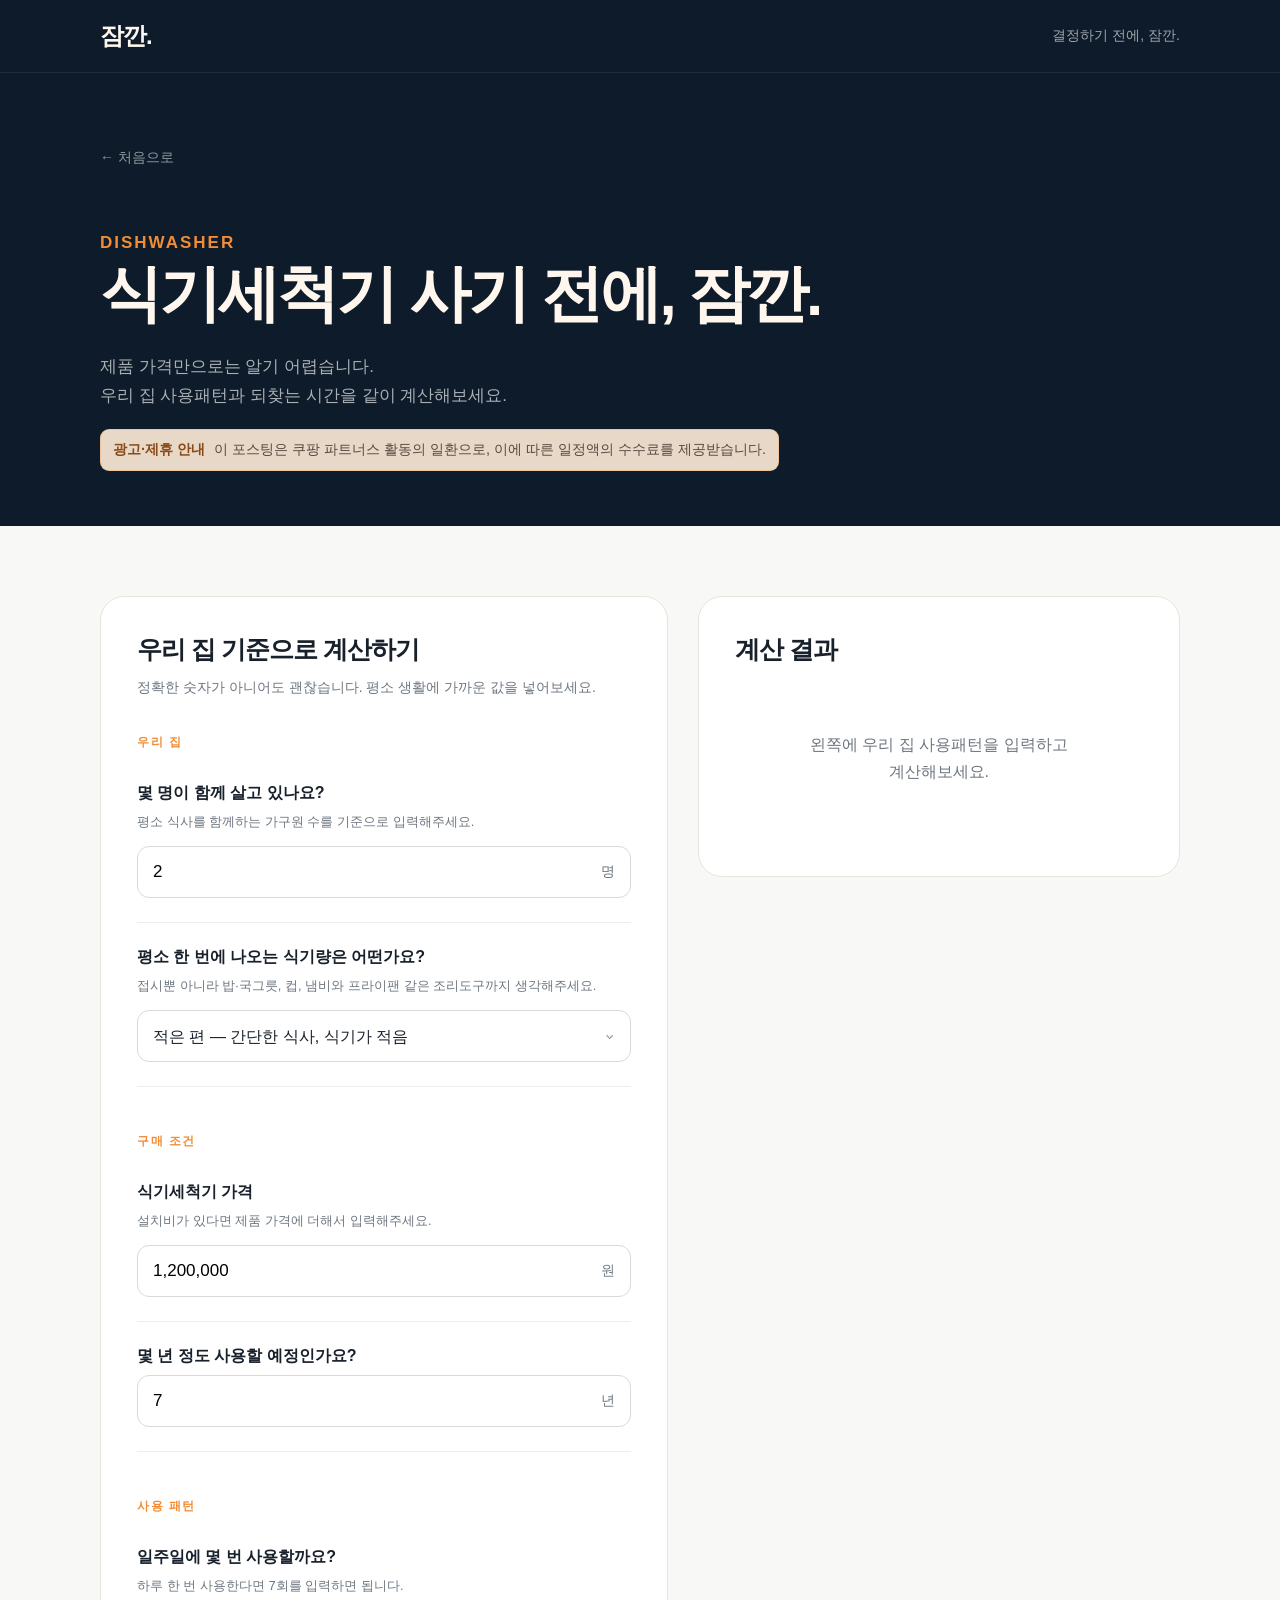
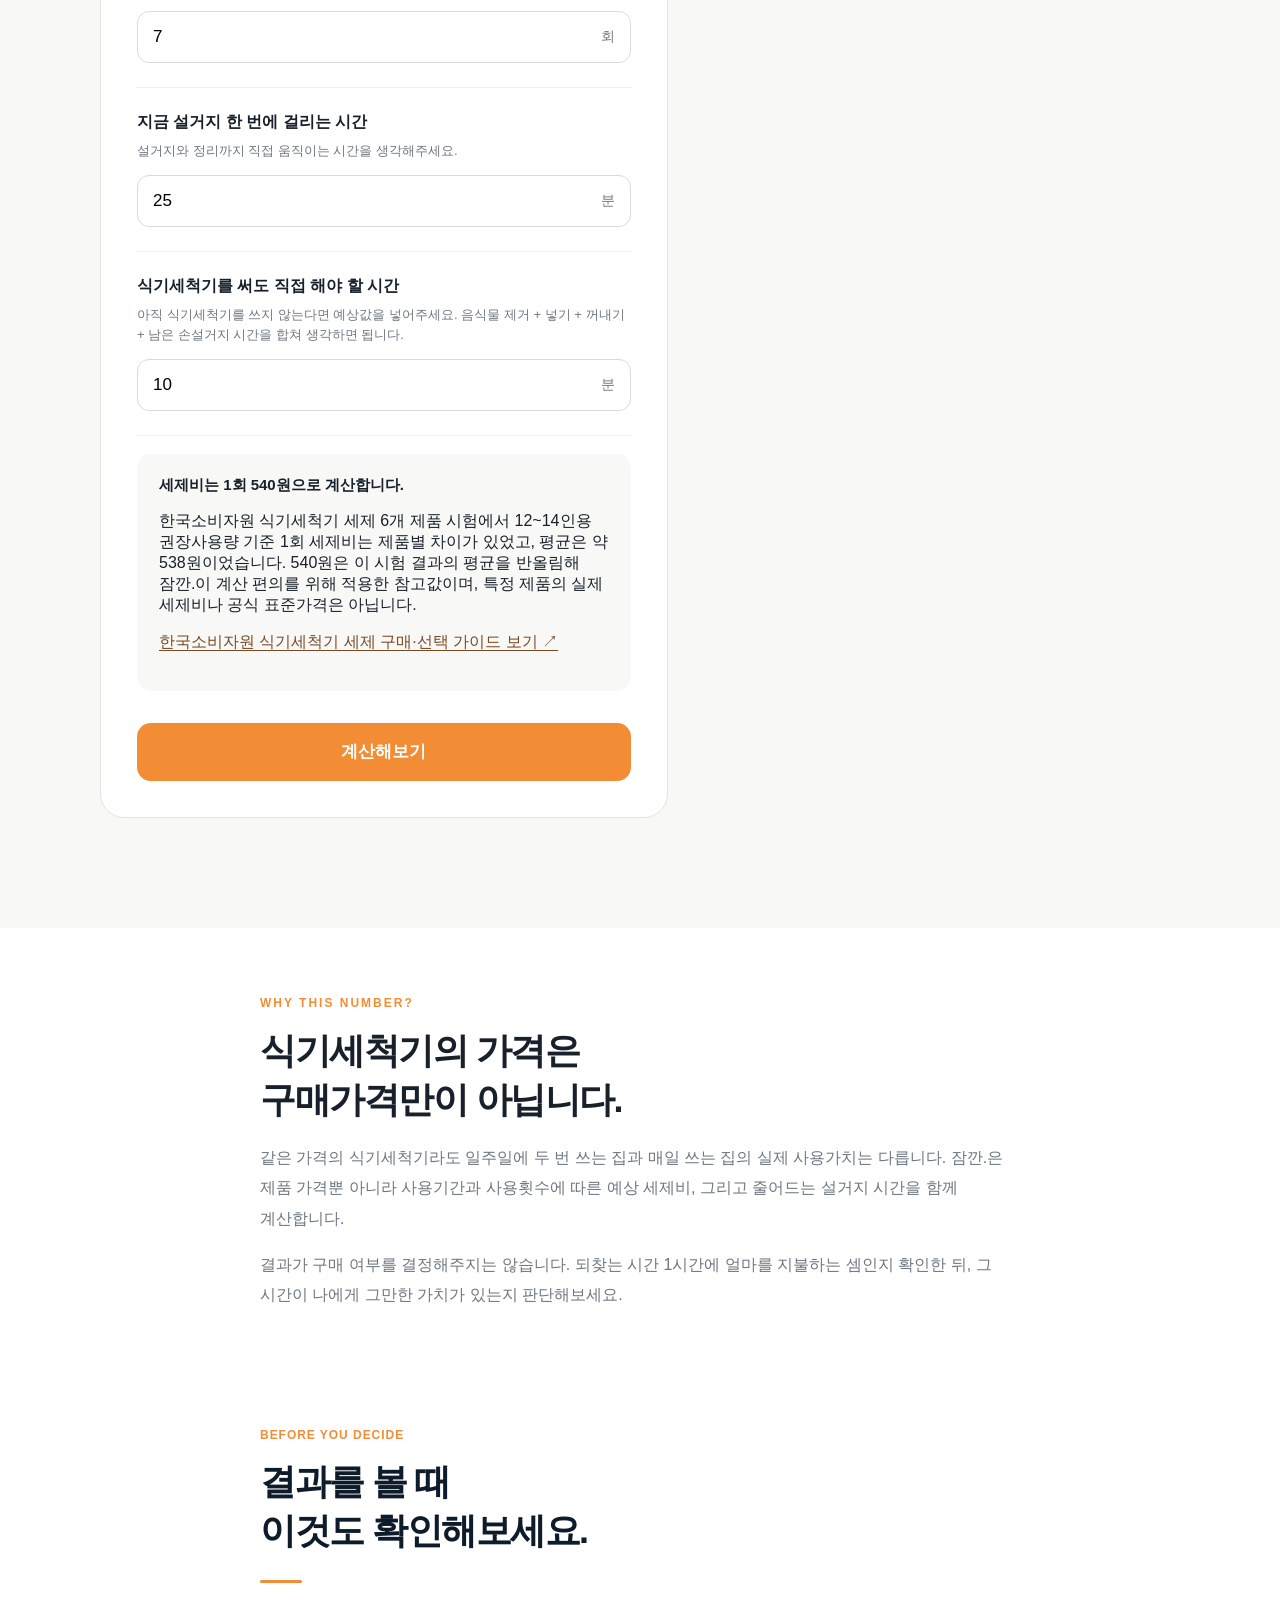
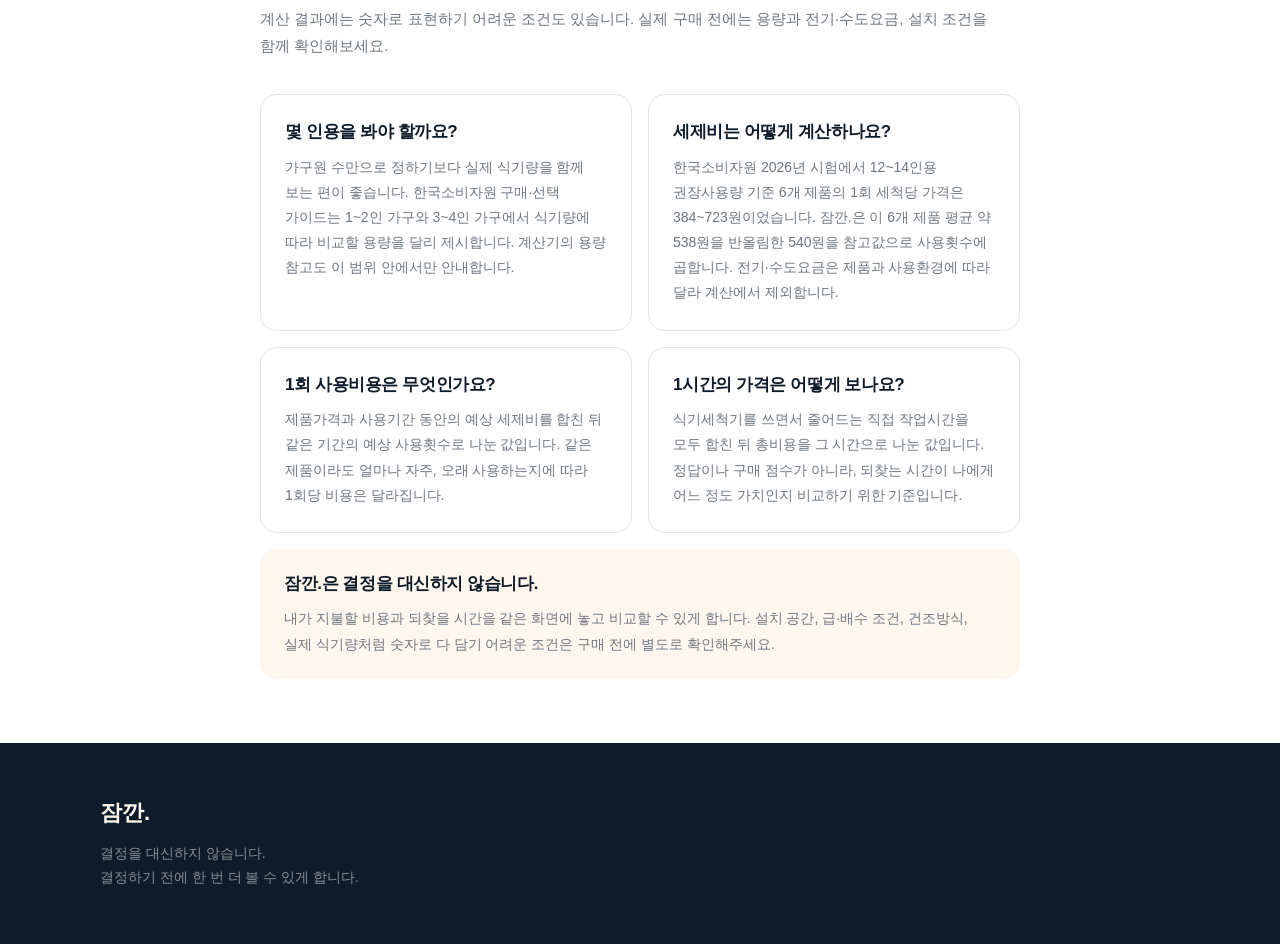
==== dishwasher/index.html @ 7644ef38 "text modified" ====
<!DOCTYPE html>
<html lang="ko">
<head>
  <meta charset="UTF-8">
  <meta name="viewport" content="width=device-width, initial-scale=1.0">
  <title>식기세척기 살까 말까? 구매 전 실제 비용 계산 | 잠깐.</title>
  <meta name="description" content="식기세척기 사기 전에 잠깐. 우리 집 사용패턴을 기준으로 실제 사용비용, 되찾는 시간, 용량 선택 참고정보를 확인해보세요.">
  <link rel="canonical" href="https://jamkkan.me/dishwasher/">
  <link rel="stylesheet" href="../assets/css/style.css">

  <link rel="stylesheet" href="../assets/css/calculator.css">
  <style>
    .affiliate-disclosure-top {
      display: inline-block;
      width: auto;
      max-width: 100%;
      margin: 18px 0 0;
      padding: 9px 12px;
      border: 1px solid rgba(242, 141, 53, .28);
      border-radius: 9px;
      background: #E8D8C7;
      color: #554a42;
      font-size: .9rem;
      font-weight: 500;
      line-height: 1.5;
    }
    .affiliate-disclosure-top strong {
      display: inline-block;
      margin-right: 5px;
      color: #8a4b18;
      font-weight: 800;
    }
    .affiliate-link-label {
      margin: 34px 0 8px;
      font-size: .9rem;
      font-weight: 500;
      color: #8a4b18;
    }
    .source-link {
      display: inline-flex;
      align-items: center;
      gap: 5px;
      font-weight: 400;
      color: #7a4a24;
      text-decoration: underline;
      text-underline-offset: 3px;
    }
    .input-source-note {
      margin: 14px 0 0;
      color: #6E7781;
      font-size: .84rem;
      line-height: 1.65;
    }
    .input-source-note .source-link { margin-right: 10px; }
    .result-assumption {
      margin: 18px 0 0;
      padding: 12px 14px;
      border-radius: 10px;
      background: rgba(13, 27, 42, .05);
      color: #5b6269;
      font-size: .88rem;
      line-height: 1.6;
    }
    .result-assumption strong { color: #0D1B2A; }
    @media (min-width: 801px) {
      .explanation { padding: 64px 0; }
      .explanation .section-label { margin-bottom: 12px; }
      .explanation h2 { margin-bottom: 18px; }
    }
  </style>

</head>
<body>
  <header class="header">
    <div class="container header-inner">
      <a href="../" class="logo">잠깐.</a>
      <span class="header-message">결정하기 전에, 잠깐.</span>
    </div>
  </header>

  <main>
    <section class="calculator-hero">
      <div class="container">
        <a href="../" class="back">← 처음으로</a>
        <p class="eyebrow">DISHWASHER</p>
        <h1>식기세척기 사기 전에, <span>잠깐.</span></h1>
        <p>제품 가격만으로는 알기 어렵습니다.<br>우리 집 사용패턴과 되찾는 시간을 같이 계산해보세요.</p>
        <div class="affiliate-disclosure-top" role="note" aria-label="광고 및 제휴 안내"><strong>광고·제휴 안내</strong> 이 포스팅은 쿠팡 파트너스 활동의 일환으로, 이에 따른 일정액의 수수료를 제공받습니다.</div>
      </div>
    </section>

    <section class="calculator-section">
      <div class="container calculator-layout">
        <div class="calculator-box">
          <h2>우리 집 기준으로 계산하기</h2>
          <p class="box-description">정확한 숫자가 아니어도 괜찮습니다. 평소 생활에 가까운 값을 넣어보세요.</p>

          <p class="input-section-title first">우리 집</p>

          <div class="input-group">
            <label for="household">몇 명이 함께 살고 있나요?</label>
            <p class="input-help">평소 식사를 함께하는 가구원 수를 기준으로 입력해주세요.</p>
            <div class="input-wrap">
              <input type="number" id="household" value="2" min="1" max="10">
              <span class="input-unit">명</span>
            </div>
          </div>

          <div class="input-group">
            <label for="dishLevel">평소 한 번에 나오는 식기량은 어떤가요?</label>
            <p class="input-help">접시뿐 아니라 밥·국그릇, 컵, 냄비와 프라이팬 같은 조리도구까지 생각해주세요.</p>
            <div class="input-wrap select-wrap">
              <select id="dishLevel">
                <option value="low">적은 편 — 간단한 식사, 식기가 적음</option>
                <option value="high">많은 편 — 반찬·조리도구까지 많이 나옴</option>
              </select>
            </div>
          </div>

          <p class="input-section-title">구매 조건</p>

          <div class="input-group">
            <label for="price">식기세척기 가격</label>
            <p class="input-help">설치비가 있다면 제품 가격에 더해서 입력해주세요.</p>
            <div class="input-wrap">
              <input type="text" id="price" value="1200000" inputmode="numeric" autocomplete="off">
              <span class="input-unit">원</span>
            </div>
          </div>

          <div class="input-group">
            <label for="years">몇 년 정도 사용할 예정인가요?</label>
            <div class="input-wrap">
              <input type="number" id="years" value="7" min="1" max="30">
              <span class="input-unit">년</span>
            </div>
          </div>

          <p class="input-section-title">사용 패턴</p>

          <div class="input-group">
            <label for="uses">일주일에 몇 번 사용할까요?</label>
            <p class="input-help">하루 한 번 사용한다면 7회를 입력하면 됩니다.</p>
            <div class="input-wrap">
              <input type="number" id="uses" value="7" min="1" max="30">
              <span class="input-unit">회</span>
            </div>
          </div>

          <div class="input-group">
            <label for="currentMinutes">지금 설거지 한 번에 걸리는 시간</label>
            <p class="input-help">설거지와 정리까지 직접 움직이는 시간을 생각해주세요.</p>
            <div class="input-wrap">
              <input type="number" id="currentMinutes" value="25" min="1" max="180">
              <span class="input-unit">분</span>
            </div>
          </div>

          <div class="input-group">
            <label for="remainingMinutes">식기세척기를 써도 직접 해야 할 시간</label>
            <p class="input-help">아직 식기세척기를 쓰지 않는다면 예상값을 넣어주세요. 음식물 제거 + 넣기 + 꺼내기 + 남은 손설거지 시간을 합쳐 생각하면 됩니다.</p>
            <div class="input-wrap">
              <input type="number" id="remainingMinutes" value="10" min="0" max="180">
              <span class="input-unit">분</span>
            </div>
          </div>

          <div id="resultStale" class="result-stale">입력값이 변경되었습니다. 변경한 값으로 다시 계산해주세요.</div>

            <div class="check-result">
              <strong>세제비는 1회 540원으로 계산합니다.</strong>
              <p>한국소비자원 식기세척기 세제 6개 제품 시험에서 12~14인용 권장사용량 기준 1회 세제비는 제품별 차이가 있었고, 평균은 약 538원이었습니다. 540원은 이 시험 결과의 평균을 반올림해 잠깐.이 계산 편의를 위해 적용한 참고값이며, 특정 제품의 실제 세제비나 공식 표준가격은 아닙니다.</p>
              <p class="capacity-source"><a class="source-link" href="https://www.kca.go.kr/smartconsumer/sub.do?menukey=7782&amp;mode=view&amp;no=1003992319" target="_blank" rel="noopener noreferrer" aria-label="한국소비자원 식기세척기 세제 구매·선택 가이드 새 창에서 보기">한국소비자원 식기세척기 세제 구매·선택 가이드 보기 ↗</a></p>
            </div>

            <button type="button" id="calculateButton" class="calculate-button">계산해보기</button>
        </div>

        <aside class="result-box">
          <h2>계산 결과</h2>
          <div id="resultEmpty" class="result-empty">왼쪽에 우리 집 사용패턴을 입력하고<br>계산해보세요.</div>

          <div id="resultContent" class="result-content">
            <div id="resultSummary" class="result-summary"></div>
            

            <div class="result-grid">
              <div class="result-item">
                <span id="totalCostLabel">예상 총비용</span>
                <strong id="totalCost">-</strong>
                <small id="totalCostFormula" class="result-formula"></small>
              </div>
              <div class="result-item">
                <span id="totalUsesLabel">예상 사용횟수</span>
                <strong id="totalUses">-</strong>
                <small id="totalUsesFormula" class="result-formula"></small>
              </div>
              <div class="result-item">
                <span>1회 사용할 때 드는 비용</span>
                <strong id="costPerUse">-</strong>
                <small id="costPerUseFormula" class="result-formula"></small>
              </div>
              <div class="result-item">
                <span id="savedHoursLabel">되찾는 시간</span>
                <strong id="savedHours">-</strong>
                <small id="savedHoursFormula" class="result-formula"></small>
              </div>
            </div>

            <div class="result-final">
              <span>결국, 1시간을 얼마에 사는 셈일까?</span>
              <strong id="costPerHour">-</strong>
              <small id="costPerHourFormula" class="result-formula"></small>
            </div>

            <div class="result-message" id="resultMessage"></div>

            <div class="capacity-result">
              <span class="capacity-label">우리 집 용량 참고</span>
              <strong id="capacityTitle">-</strong>
              <p id="capacityDescription"></p>
              <p class="capacity-source">한국소비자원 식기세척기 일반 구매·선택가이드 기준</p>
            </div>

            <div class="check-result">
              <strong>구매 전에 같이 확인해보세요.</strong>
              <ul>
                <li>냄비·프라이팬까지 함께 넣을지</li>
                <li>하루 식기를 모아서 한 번에 돌릴지</li>
                <li>설치 공간과 급·배수 조건이 맞는지</li>
                <li>건조방식에 따른 전기 사용량과 실제 유지비가 어떤지</li>
              </ul>
            </div>

            <div class="result-actions">
              <button type="button" id="editButton" class="result-action-button primary">값 바꿔서 다시 계산</button>
              <button type="button" id="resetButton" class="result-action-button">처음부터</button>
            </div>

            <p class="result-assumption"><strong>계산 기준</strong><br>입력한 제품가격과 사용패턴을 기준으로 예상 총비용·1회 사용비용·절약시간을 계산합니다. 전기·수도요금은 제품과 사용환경에 따라 달라 현재 계산에는 포함하지 않았습니다.</p>
            <p class="affiliate-link-label">광고·제휴 링크</p>
            <div class="affiliate-slot" data-category="식기세척기" data-url="https://link.coupang.com/a/hpXNFD6iE8"></div>
          </div>
        </aside>
      </div>
    </section>

    <section class="explanation">
      <div class="container explanation-inner">
        <p class="section-label">WHY THIS NUMBER?</p>
        <h2>식기세척기의 가격은<br>구매가격만이 아닙니다.</h2>
        <p>같은 가격의 식기세척기라도 일주일에 두 번 쓰는 집과 매일 쓰는 집의 실제 사용가치는 다릅니다. 잠깐.은 제품 가격뿐 아니라 사용기간과 사용횟수에 따른 예상 세제비, 그리고 줄어드는 설거지 시간을 함께 계산합니다.</p>
        <p>결과가 구매 여부를 결정해주지는 않습니다. 되찾는 시간 1시간에 얼마를 지불하는 셈인지 확인한 뒤, 그 시간이 나에게 그만한 가치가 있는지 판단해보세요.</p>
      </div>
    </section>
  </main>

  
  <section class="guide-seo">
    <div class="container">
      <div class="guide-section" aria-labelledby="dishwasher-guide-title">
        <div class="guide-intro">
          <p class="section-label">BEFORE YOU DECIDE</p>
          <h2 id="dishwasher-guide-title">결과를 볼 때<br>이것도 확인해보세요.</h2>
          <div class="section-line" aria-hidden="true"></div>
          <p>계산 결과에는 숫자로 표현하기 어려운 조건도 있습니다. 실제 구매 전에는 용량과 전기·수도요금, 설치 조건을 함께 확인해보세요.</p>
        </div>

        <div class="guide-grid">
          <article class="guide-card">
            <h3>몇 인용을 봐야 할까요?</h3>
            <p>가구원 수만으로 정하기보다 실제 식기량을 함께 보는 편이 좋습니다. 한국소비자원 구매·선택 가이드는 1~2인 가구와 3~4인 가구에서 식기량에 따라 비교할 용량을 달리 제시합니다. 계산기의 용량 참고도 이 범위 안에서만 안내합니다.</p>
          </article>

          <article class="guide-card">
            <h3>세제비는 어떻게 계산하나요?</h3>
            <p>한국소비자원 2026년 시험에서 12~14인용 권장사용량 기준 6개 제품의 1회 세척당 가격은 384~723원이었습니다. 잠깐.은 이 6개 제품 평균 약 538원을 반올림한 540원을 참고값으로 사용횟수에 곱합니다. 전기·수도요금은 제품과 사용환경에 따라 달라 계산에서 제외합니다.</p>
          </article>

          <article class="guide-card">
            <h3>1회 사용비용은 무엇인가요?</h3>
            <p>제품가격과 사용기간 동안의 예상 세제비를 합친 뒤 같은 기간의 예상 사용횟수로 나눈 값입니다. 같은 제품이라도 얼마나 자주, 오래 사용하는지에 따라 1회당 비용은 달라집니다.</p>
          </article>

          <article class="guide-card">
            <h3>1시간의 가격은 어떻게 보나요?</h3>
            <p>식기세척기를 쓰면서 줄어드는 직접 작업시간을 모두 합친 뒤 총비용을 그 시간으로 나눈 값입니다. 정답이나 구매 점수가 아니라, 되찾는 시간이 나에게 어느 정도 가치인지 비교하기 위한 기준입니다.</p>
          </article>
        </div>

        <div class="guide-note">
          <h3>잠깐.은 결정을 대신하지 않습니다.</h3>
          <p>내가 지불할 비용과 되찾을 시간을 같은 화면에 놓고 비교할 수 있게 합니다. 설치 공간, 급·배수 조건, 건조방식, 실제 식기량처럼 숫자로 다 담기 어려운 조건은 구매 전에 별도로 확인해주세요.</p>
        </div>

      </div>
    </div>
  </section>

  <footer class="footer">
    <div class="container footer-inner">
      <strong>잠깐.</strong>
      <p>결정을 대신하지 않습니다.<br>결정하기 전에 한 번 더 볼 수 있게 합니다.</p>
    </div>
  </footer>

  <script src="../assets/js/common.js"></script>
  <script src="../assets/js/affiliate.js"></script>
  <script src="./calculator.js"></script>
</body>
</html>
---- assets/css/style.css ----
:root {
  --navy: #0D1B2A;
  --orange: #F28D35;
  --cream: #FFF7EE;
  --white: #FFFFFF;
  --text: #18212B;
  --muted: #6E7781;
  --line: #E8E3DC;
}

* {
  box-sizing: border-box;
}

html {
  scroll-behavior: smooth;
}

body {
  margin: 0;
  font-family:
    Pretendard,
    -apple-system,
    BlinkMacSystemFont,
    "Segoe UI",
    sans-serif;
  color: var(--text);
  background: var(--white);
  word-break: keep-all;
}

a {
  color: inherit;
  text-decoration: none;
}

.container {
  width: min(1080px, calc(100% - 40px));
  margin: 0 auto;
}


/* HEADER */

.header {
  border-bottom: 1px solid rgba(255,255,255,.08);
  background: var(--navy);
}

.header-inner {
  height: 72px;
  display: flex;
  align-items: center;
  justify-content: space-between;
}

.logo {
  color: var(--cream);
  font-size: 24px;
  font-weight: 800;
  letter-spacing: -1px;
}

.header-message {
  color: rgba(255,255,255,.6);
  font-size: 14px;
}


/* HERO */

.hero {
  background: var(--navy);
  color: var(--cream);
}

.hero-inner {
  padding: 110px 0 125px;
}

.eyebrow,
.section-label {
  margin: 0 0 20px;
  color: var(--orange);
  font-size: 12px;
  font-weight: 800;
  letter-spacing: 2px;
}

.hero h1 {
  margin: 0;
  font-size: clamp(48px, 8vw, 84px);
  line-height: 1.05;
  letter-spacing: -4px;
  font-weight: 500;
}

.hero h1 strong {
  color: var(--orange);
  font-weight: 800;
}

.hero-description {
  margin: 38px 0 0;
  font-size: 23px;
  line-height: 1.6;
  font-weight: 600;
}

.hero-sub {
  margin: 20px 0 0;
  color: rgba(255,255,255,.58);
  font-size: 16px;
  line-height: 1.7;
}


/* DECISIONS */

.decisions {
  padding: 100px 0 120px;
}

.section-heading {
  margin-bottom: 45px;
}

.section-heading h2,
.principle h2 {
  margin: 0;
  font-size: 40px;
  line-height: 1.25;
  letter-spacing: -2px;
}

.card-grid {
  display: grid;
  grid-template-columns: repeat(3, 1fr);
  gap: 18px;
}

.decision-card {
  min-height: 310px;
  padding: 30px;
  border: 1px solid var(--line);
  border-radius: 20px;
  display: flex;
  flex-direction: column;
  justify-content: space-between;
  transition: transform .2s ease, border-color .2s ease;
}

.active-card:hover {
  transform: translateY(-4px);
  border-color: var(--orange);
}

.card-status {
  display: inline-block;
  margin-bottom: 34px;
  padding: 7px 11px;
  border-radius: 100px;
  background: var(--orange);
  color: white;
  font-size: 12px;
  font-weight: 700;
}

.card-status.muted {
  background: #F1F1F1;
  color: #8A8A8A;
}

.decision-card h3 {
  margin: 0 0 16px;
  font-size: 27px;
  letter-spacing: -1px;
}

.decision-card p {
  margin: 0;
  color: var(--muted);
  line-height: 1.7;
}

.card-link {
  color: var(--orange);
  font-weight: 700;
}


/* PRINCIPLE */

.principle {
  padding: 110px 0;
  background: var(--cream);
}

.principle h2 {
  font-size: 48px;
}

.principle p:last-child {
  margin: 28px 0 0;
  color: var(--muted);
  line-height: 1.8;
}


/* FOOTER */

.footer {
  background: var(--navy);
  color: white;
}

.footer-inner {
  padding: 55px 0;
}

.footer strong {
  font-size: 22px;
  color: var(--cream);
}

.footer p {
  margin: 14px 0 0;
  color: rgba(255,255,255,.5);
  font-size: 14px;
  line-height: 1.7;
}


/* MOBILE */

@media (max-width: 720px) {

  .header-message {
    display: none;
  }

  .hero-inner {
    padding: 80px 0 90px;
  }

  .hero h1 {
    letter-spacing: -2.5px;
  }

  .hero-description {
    font-size: 20px;
  }

  .decisions {
    padding: 75px 0 90px;
  }

  .section-heading h2 {
    font-size: 32px;
  }

  .card-grid {
    grid-template-columns: 1fr;
  }

  .decision-card {
    min-height: 250px;
  }

  .principle {
    padding: 80px 0;
  }

  .principle h2 {
    font-size: 36px;
  }

}

/* ========================================
   COMMON FORM ERROR
======================================== */

.input-wrap input.input-error {
  border-color: #D94B4B;
  background: #FFF9F9;
}

.input-wrap input.input-error:focus {
  border-color: #D94B4B;
  box-shadow: 0 0 0 3px rgba(217, 75, 75, .10);
}

.error-message {
  margin: 10px 0 0;
  color: #C93D3D;
  font-size: 13px;
  line-height: 1.5;
  font-weight: 600;
}
---- assets/css/calculator.css ----
.calculator-hero { padding:75px 0 55px; background:var(--navy); color:var(--cream); }
    .calculator-hero .back { display:inline-block; margin-bottom:38px; color:rgba(255,255,255,.55); font-size:14px; }
    .calculator-hero .back:hover { color:var(--orange); }
    .calculator-hero h1 { margin:0; font-size:clamp(38px,6vw,62px); line-height:1.15; letter-spacing:-3px; }
    .calculator-hero h1 strong { color:var(--orange); }
    .calculator-hero p { margin:24px 0 0; color:rgba(255,255,255,.65); font-size:17px; line-height:1.7; }

    .calculator-section { padding:70px 0 110px; background:#F8F8F6; }
    .calculator-layout { display:grid; grid-template-columns:minmax(0,1fr) minmax(320px,.85fr); gap:30px; align-items:start; }
    .calculator-box,.result-box { background:#fff; border:1px solid var(--line); border-radius:24px; padding:36px; }
    .calculator-box h2,.result-box h2 { margin:0 0 10px; font-size:25px; letter-spacing:-1px; }
    .box-description { margin:0 0 36px; color:var(--muted); font-size:14px; line-height:1.6; }

    .input-section-title { margin:38px 0 8px; padding-top:8px; color:var(--orange); font-size:12px; font-weight:800; letter-spacing:1.5px; }
    .input-section-title.first { margin-top:0; padding-top:0; }
    .input-group { padding:24px 0; border-bottom:1px solid #EEEEEA; }
    .input-group label { display:block; margin-bottom:8px; font-weight:700; font-size:16px; }
    .input-help { margin:0 0 14px; color:var(--muted); font-size:13px; line-height:1.55; }
    .input-wrap { position:relative; }
    .input-wrap input { width:100%; height:52px; padding:0 65px 0 15px; border:1px solid #DADADA; border-radius:12px; font-family:inherit; font-size:17px; outline:none; background:#fff; }
    .input-wrap input:focus { border-color:var(--orange); }
    .input-wrap select { width:100%; height:52px; padding:0 48px 0 15px; border:1px solid #DADADA; border-radius:12px; background:#fff; color:var(--text); font-family:inherit; font-size:16px; outline:none; cursor:pointer; appearance:none; -webkit-appearance:none; }
    .input-wrap select:focus { border-color:var(--orange); }
    .select-wrap::after { content:"⌄"; position:absolute; right:17px; top:50%; transform:translateY(-70%); color:var(--muted); font-size:20px; line-height:1; pointer-events:none; }
    .input-unit { position:absolute; right:16px; top:50%; transform:translateY(-50%); color:var(--muted); font-size:14px; pointer-events:none; }

    .calculate-button { width:100%; height:58px; margin-top:32px; border:0; border-radius:14px; background:var(--orange); color:#fff; font-family:inherit; font-size:17px; font-weight:800; cursor:pointer; }
    .calculate-button:hover { filter:brightness(.96); }

    .result-box { position:sticky; top:24px; }
    .result-empty { padding:55px 10px; text-align:center; color:var(--muted); line-height:1.7; }
    .result-content { display:none; }
    .result-main { padding:26px 0 30px; border-bottom:1px solid #EEEEEA; }
    .result-main span { color:var(--muted); font-size:14px; }
    .result-main strong { display:block; margin-top:7px; color:var(--orange); font-size:38px; letter-spacing:-2px; }
    .result-grid { display:grid; grid-template-columns:1fr 1fr; gap:12px; padding:25px 0; }
    .result-item { padding:18px; background:#F8F8F6; border-radius:14px; }
    .result-item span { display:block; margin-bottom:7px; color:var(--muted); font-size:12px; }
    .result-item strong { font-size:18px; letter-spacing:-.5px; }
    .result-message { margin-top:5px; padding:22px; background:var(--cream); border-radius:14px; line-height:1.7; font-size:14px; }
    .result-message strong { color:var(--orange); }

    .capacity-result { margin-top:18px; padding:22px; border:1px solid var(--line); border-radius:14px; }
    .capacity-label { display:block; margin-bottom:8px; color:var(--muted); font-size:12px; }
    .capacity-result > strong { display:block; color:var(--text); font-size:21px; letter-spacing:-.7px; }
    .capacity-result > p { margin:12px 0 0; color:var(--muted); font-size:13px; line-height:1.65; }
    .capacity-result .capacity-source { margin-top:15px; padding-top:14px; border-top:1px solid #EEEEEA; color:#999; font-size:10px; }

    .check-result { margin-top:18px; padding:22px; background:#F8F8F6; border-radius:14px; }
    .check-result strong { display:block; margin-bottom:12px; font-size:15px; }
    .check-result ul { margin:0; padding-left:19px; color:var(--muted); font-size:13px; line-height:1.8; }

    .assumption { margin:18px 0 0; color:#929292; font-size:11px; line-height:1.6; }
    .result-summary { margin:18px 0 0; padding:14px 16px; background:#F8F8F6; border-radius:12px; color:var(--muted); font-size:12px; line-height:1.6; }
    .result-stale { display:none; margin:16px 0 0; padding:12px 14px; border-radius:10px; background:#FFF7EE; color:#8A531F; font-size:12px; font-weight:700; line-height:1.5; }
    .result-formula { display:block; margin-top:7px; color:var(--muted); font-size:11px; font-weight:400; line-height:1.45; }
    .result-final { margin-top:4px; padding:24px 22px; background:var(--navy); border-radius:16px; color:var(--cream); }
    .result-final span { display:block; color:rgba(255,255,255,.62); font-size:13px; line-height:1.5; }
    .result-final strong { display:block; margin-top:8px; color:var(--orange); font-size:34px; letter-spacing:-1.5px; }
    .result-final .result-formula { color:rgba(255,255,255,.55); }
    .result-actions { display:grid; grid-template-columns:1fr 1fr; gap:10px; margin-top:18px; }
    .result-action-button { min-height:48px; padding:10px 12px; border-radius:12px; border:1px solid var(--line); background:#fff; color:var(--text); font-family:inherit; font-size:13px; font-weight:700; cursor:pointer; }
    .result-action-button.primary { border-color:var(--orange); background:var(--orange); color:#fff; }
    .result-action-button:hover { filter:brightness(.97); }

    .explanation { padding:100px 0; }
    .explanation-inner { max-width:760px; }
    .explanation h2 { margin:0 0 24px; font-size:36px; letter-spacing:-1.5px; }
    .explanation p { color:var(--muted); line-height:1.9; }

    @media (max-width:800px) {
      .calculator-hero { padding:55px 0 45px; }
      .calculator-hero .back { margin-bottom:28px; }
      .calculator-layout { grid-template-columns:1fr; }
      .calculator-box,.result-box { padding:25px; border-radius:18px; }
      .result-box { position:static; }
      .calculator-section { padding:40px 0 75px; }
      .explanation { padding:75px 0; }
      .explanation h2 { font-size:30px; }
    }
  
    .guide-section { margin:0; padding:0; }
    .guide-intro { margin-bottom:30px; }
    .guide-kicker { margin:0 0 8px; color:var(--orange); font-size:13px; font-weight:800; }
    .guide-section h2 { margin:0; color:var(--navy); font-size:28px; line-height:1.35; letter-spacing:-1px; }
    .guide-section h3 { margin:0 0 10px; color:var(--navy); font-size:19px; line-height:1.45; }
    .guide-section p { margin:0; color:var(--muted); font-size:15px; line-height:1.85; }
    .guide-grid { display:grid; grid-template-columns:repeat(2,minmax(0,1fr)); gap:16px; }
    .guide-card { padding:24px; border:1px solid var(--line); border-radius:16px; background:#fff; }
    .guide-card strong { color:var(--text); }
    .guide-note { margin-top:16px; padding:20px 22px; border-radius:16px; background:var(--cream); }
    .guide-source { margin-top:22px !important; font-size:12px !important; color:#8A8A8A !important; }
    .guide-source a { color:inherit; text-underline-offset:3px; }
    @media (max-width:720px) {
      .guide-section { padding-bottom:48px; }
      .guide-section h2 { font-size:23px; }
      .guide-grid { grid-template-columns:1fr; }
      .guide-card { padding:20px; }
    }

    /* V1.2: existing page labels and SEO kicker use the same brand orange. */
    .calculator-hero .eyebrow,
    .explanation .section-label,
    .guide-kicker {
      color: var(--orange);
    }

    /* V1.2: SEO content follows the same 760px content line as WHY THIS NUMBER? */
    .guide-section {
      max-width: 760px;
      margin: 0 auto;
      padding: 0 0 64px;
    }
    .guide-intro {
      max-width: none;
    }

  
    .guide-seo { padding:56px 0 0; }
    @media (max-width:720px) {
      .guide-seo { padding-top:38px; }
    }

  
    /* V1.3 — WHY THIS NUMBER?와 동일한 타이포그래피 리듬 */
    .guide-seo { padding: 36px 0 0; }
    .guide-section { max-width: 760px; margin: 0 auto; padding: 0 0 64px; }
    .guide-intro { margin: 0 0 34px; }
    .guide-intro .section-label {
      margin: 0 0 14px;
      color: var(--orange);
      font-size: 12px;
      font-weight: 800;
      line-height: 1.4;
      letter-spacing: .08em;
    }
    .guide-intro h2 {
      margin: 0;
      color: var(--navy);
      font-size: 34px;
      font-weight: 800;
      line-height: 1.25;
      letter-spacing: -1.4px;
    }
    .guide-intro .section-line {
      width: 42px;
      height: 3px;
      margin: 20px 0 22px;
      border-radius: 999px;
      background: var(--orange);
    }
    .guide-intro > p:last-child {
      margin: 0;
      color: var(--muted);
      font-size: 15px;
      line-height: 1.85;
    }
    .guide-grid {
      display: grid;
      grid-template-columns: repeat(2,minmax(0,1fr));
      gap: 16px;
    }
    .guide-card {
      padding: 24px;
      border: 1px solid var(--line);
      border-radius: 16px;
      background: #fff;
    }
    .guide-card h3,
    .guide-note h3 {
      margin: 0 0 10px;
      color: var(--navy);
      font-size: 17px;
      font-weight: 800;
      line-height: 1.5;
      letter-spacing: -.4px;
    }
    .guide-card p,
    .guide-note p {
      margin: 0;
      color: var(--muted);
      font-size: 14px;
      line-height: 1.8;
    }
    .guide-note {
      margin-top: 16px;
      padding: 22px 24px;
      border-radius: 16px;
      background: var(--cream);
    }
    .guide-source {
      margin: 20px 0 0 !important;
      color: #8A8A8A !important;
      font-size: 11px !important;
      line-height: 1.7 !important;
    }
    @media (max-width:720px) {
      .guide-seo { padding-top: 32px; }
      .guide-section { padding-bottom: 48px; }
      .guide-intro h2 { font-size: 28px; letter-spacing: -1px; }
      .guide-grid { grid-template-columns: 1fr; }
      .guide-card { padding: 20px; }
    }

  
    /* V1.4 — 하단 제목을 WHY THIS NUMBER? 영역과 정확히 동일하게 */
    .guide-intro h2 {
      margin: 0 0 24px;
      font-size: 36px;
      font-weight: 700;
      line-height: normal;
      letter-spacing: -1.5px;
    }
    .guide-intro .section-label {
      color: var(--orange);
      font-size: 12px;
      font-weight: 800;
      line-height: 1.4;
      letter-spacing: .08em;
    }
    @media (max-width:800px) {
      .guide-intro h2 {
        font-size: 30px;
      }
    }

/* AFFILIATE / PURCHASE NEXT STEP */
.affiliate-box { margin-top:22px; padding:22px; border:1px solid var(--line); border-radius:16px; background:#fff; }
.affiliate-box[hidden] { display:none; }
.affiliate-kicker { margin:0 0 7px; color:var(--orange); font-size:12px; font-weight:800; letter-spacing:.08em; }
.affiliate-title { margin:0; color:var(--text); font-size:18px; letter-spacing:-.5px; }
.affiliate-description { margin:10px 0 16px; color:var(--muted); font-size:13px; line-height:1.65; }
.affiliate-button { display:flex; min-height:48px; align-items:center; justify-content:center; padding:11px 16px; border-radius:12px; background:var(--navy); color:var(--cream); font-size:14px; font-weight:800; text-align:center; }
.affiliate-button:hover { filter:brightness(1.08); }
.affiliate-disclosure { margin:13px 0 0; color:#8A8A8A; font-size:11px; line-height:1.55; }
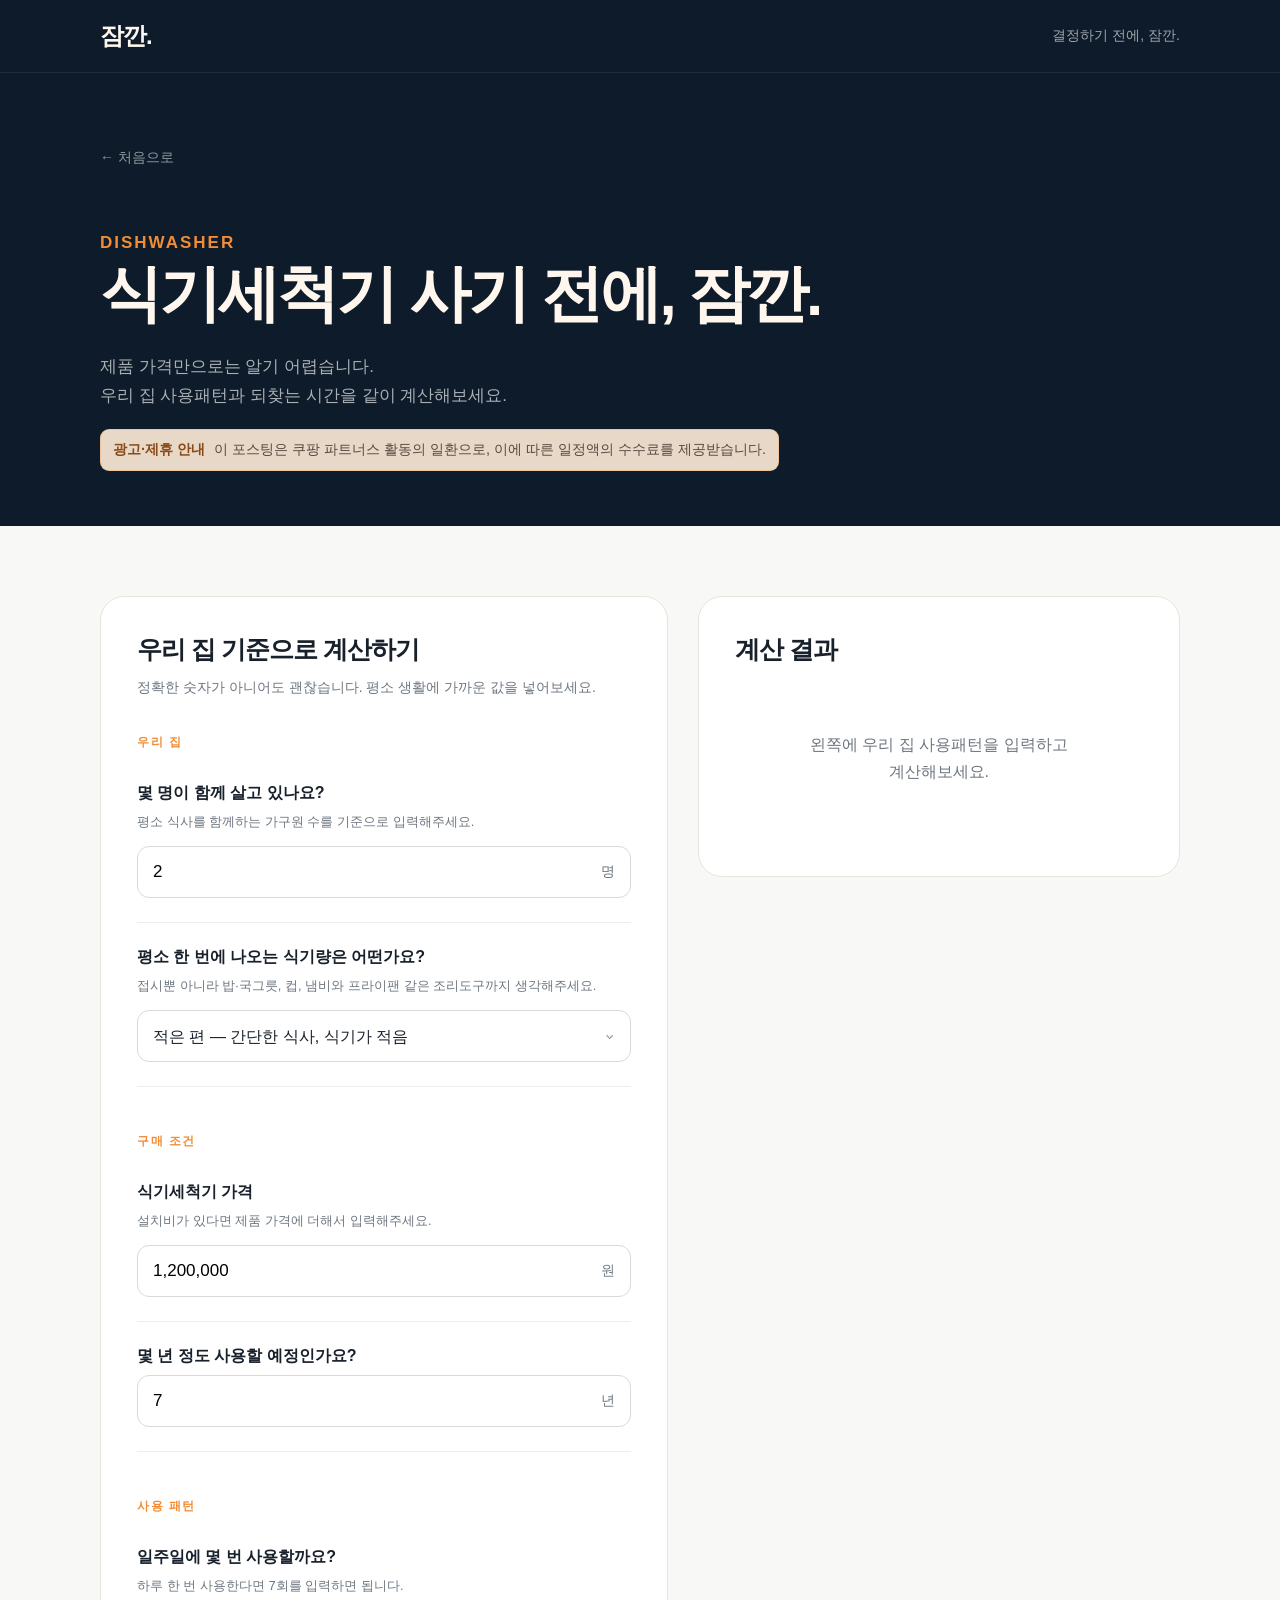
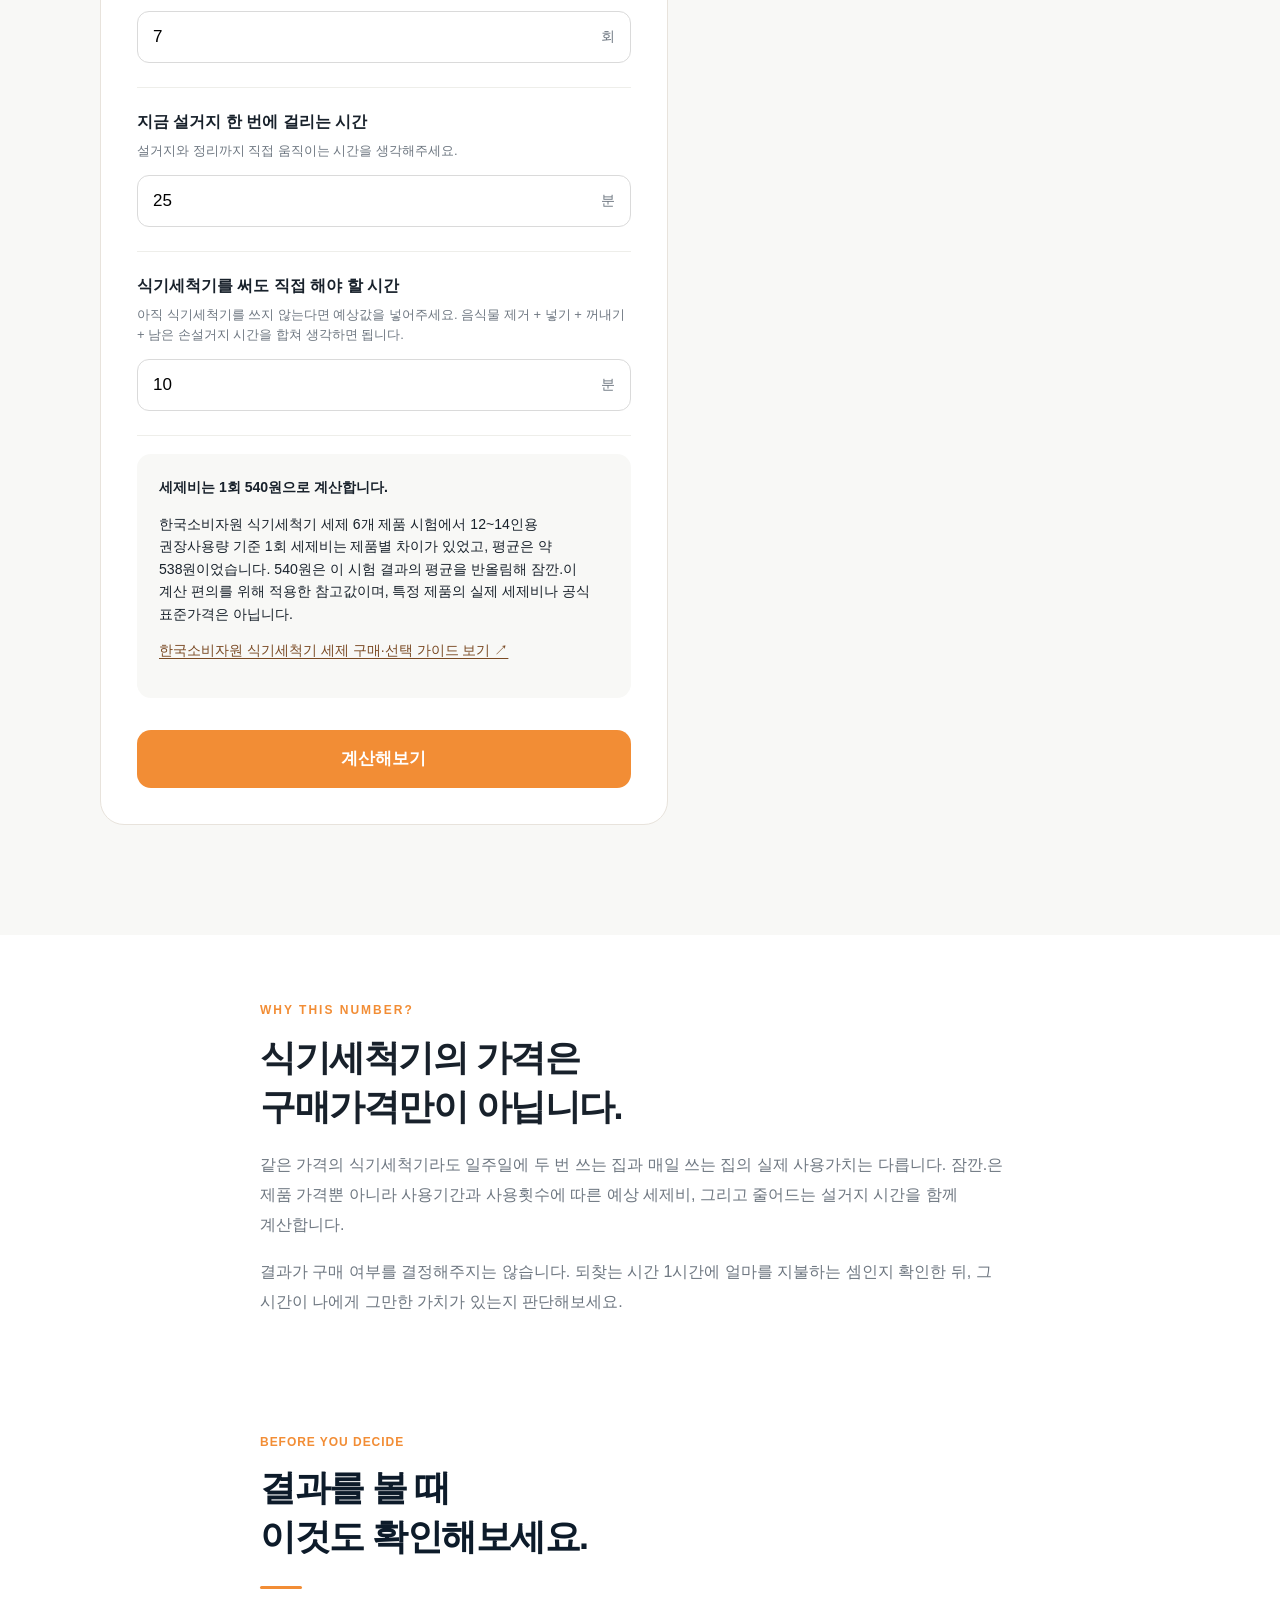
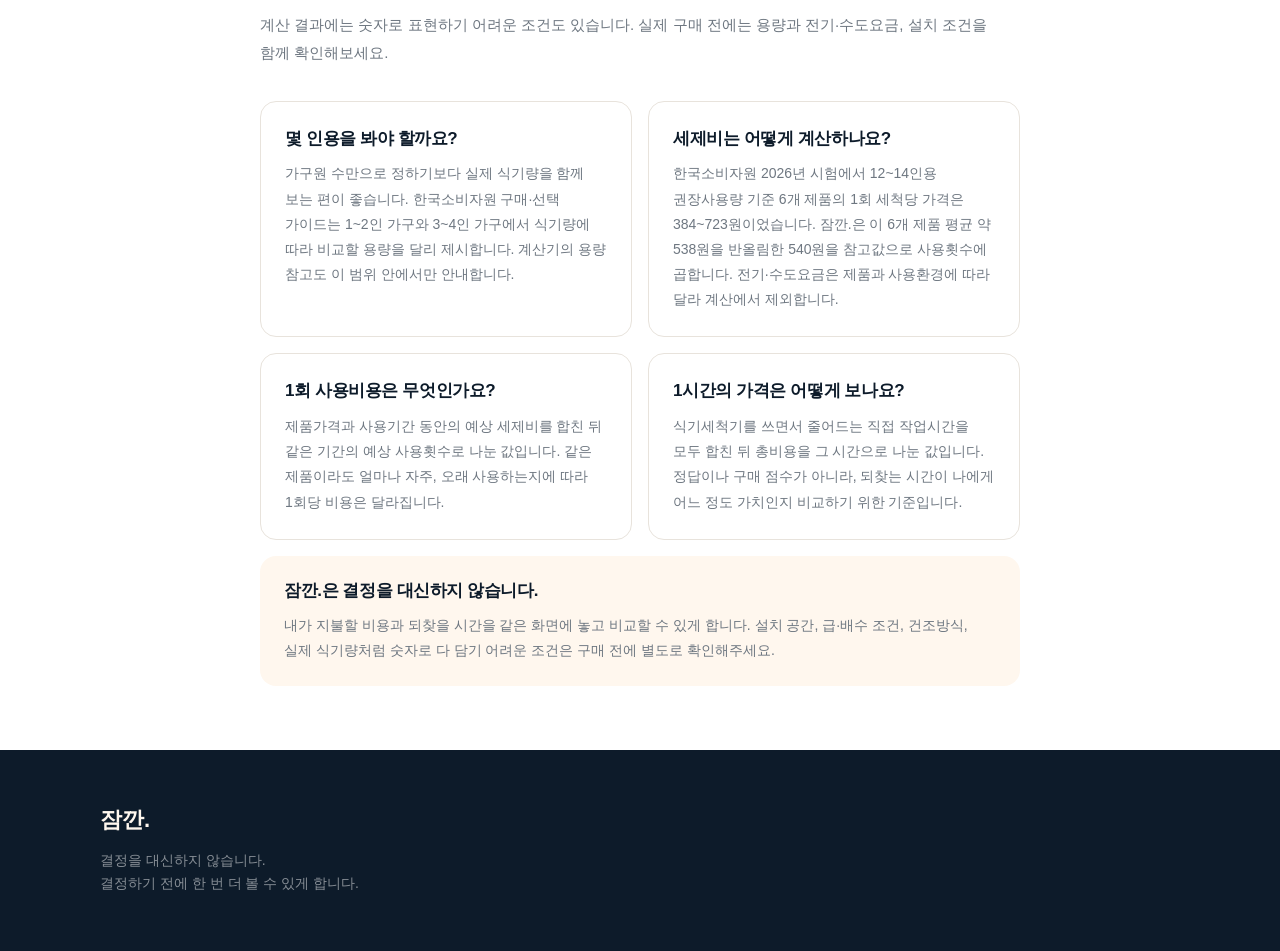
==== commit a25ba570: "dryer etc added" ====
--- a/dishwasher/index.html
+++ b/dishwasher/index.html
@@ -69,6 +69,7 @@
     }
   </style>
 
+  <script src="/assets/js/analytics.js" defer></script>
 </head>
 <body>
   <header class="header">
@@ -167,7 +168,7 @@
 
           <div id="resultStale" class="result-stale">입력값이 변경되었습니다. 변경한 값으로 다시 계산해주세요.</div>
 
-            <div class="check-result">
+            <div class="check-result calculation-source">
               <strong>세제비는 1회 540원으로 계산합니다.</strong>
               <p>한국소비자원 식기세척기 세제 6개 제품 시험에서 12~14인용 권장사용량 기준 1회 세제비는 제품별 차이가 있었고, 평균은 약 538원이었습니다. 540원은 이 시험 결과의 평균을 반올림해 잠깐.이 계산 편의를 위해 적용한 참고값이며, 특정 제품의 실제 세제비나 공식 표준가격은 아닙니다.</p>
               <p class="capacity-source"><a class="source-link" href="https://www.kca.go.kr/smartconsumer/sub.do?menukey=7782&amp;mode=view&amp;no=1003992319" target="_blank" rel="noopener noreferrer" aria-label="한국소비자원 식기세척기 세제 구매·선택 가이드 새 창에서 보기">한국소비자원 식기세척기 세제 구매·선택 가이드 보기 ↗</a></p>
--- a/assets/css/calculator.css
+++ b/assets/css/calculator.css
@@ -49,6 +49,20 @@
     .check-result { margin-top:18px; padding:22px; background:#F8F8F6; border-radius:14px; }
     .check-result strong { display:block; margin-bottom:12px; font-size:15px; }
     .check-result ul { margin:0; padding-left:19px; color:var(--muted); font-size:13px; line-height:1.8; }
+
+    /* Calculation-source cards use the same typography scale as the result-side calculation basis. */
+    .calculation-source {
+      font-size: .88rem;
+      line-height: 1.6;
+    }
+    .calculation-source strong {
+      font-size: inherit;
+      line-height: inherit;
+    }
+    .calculation-source p {
+      font-size: inherit;
+      line-height: inherit;
+    }
 
     .assumption { margin:18px 0 0; color:#929292; font-size:11px; line-height:1.6; }
     .result-summary { margin:18px 0 0; padding:14px 16px; background:#F8F8F6; border-radius:12px; color:var(--muted); font-size:12px; line-height:1.6; }
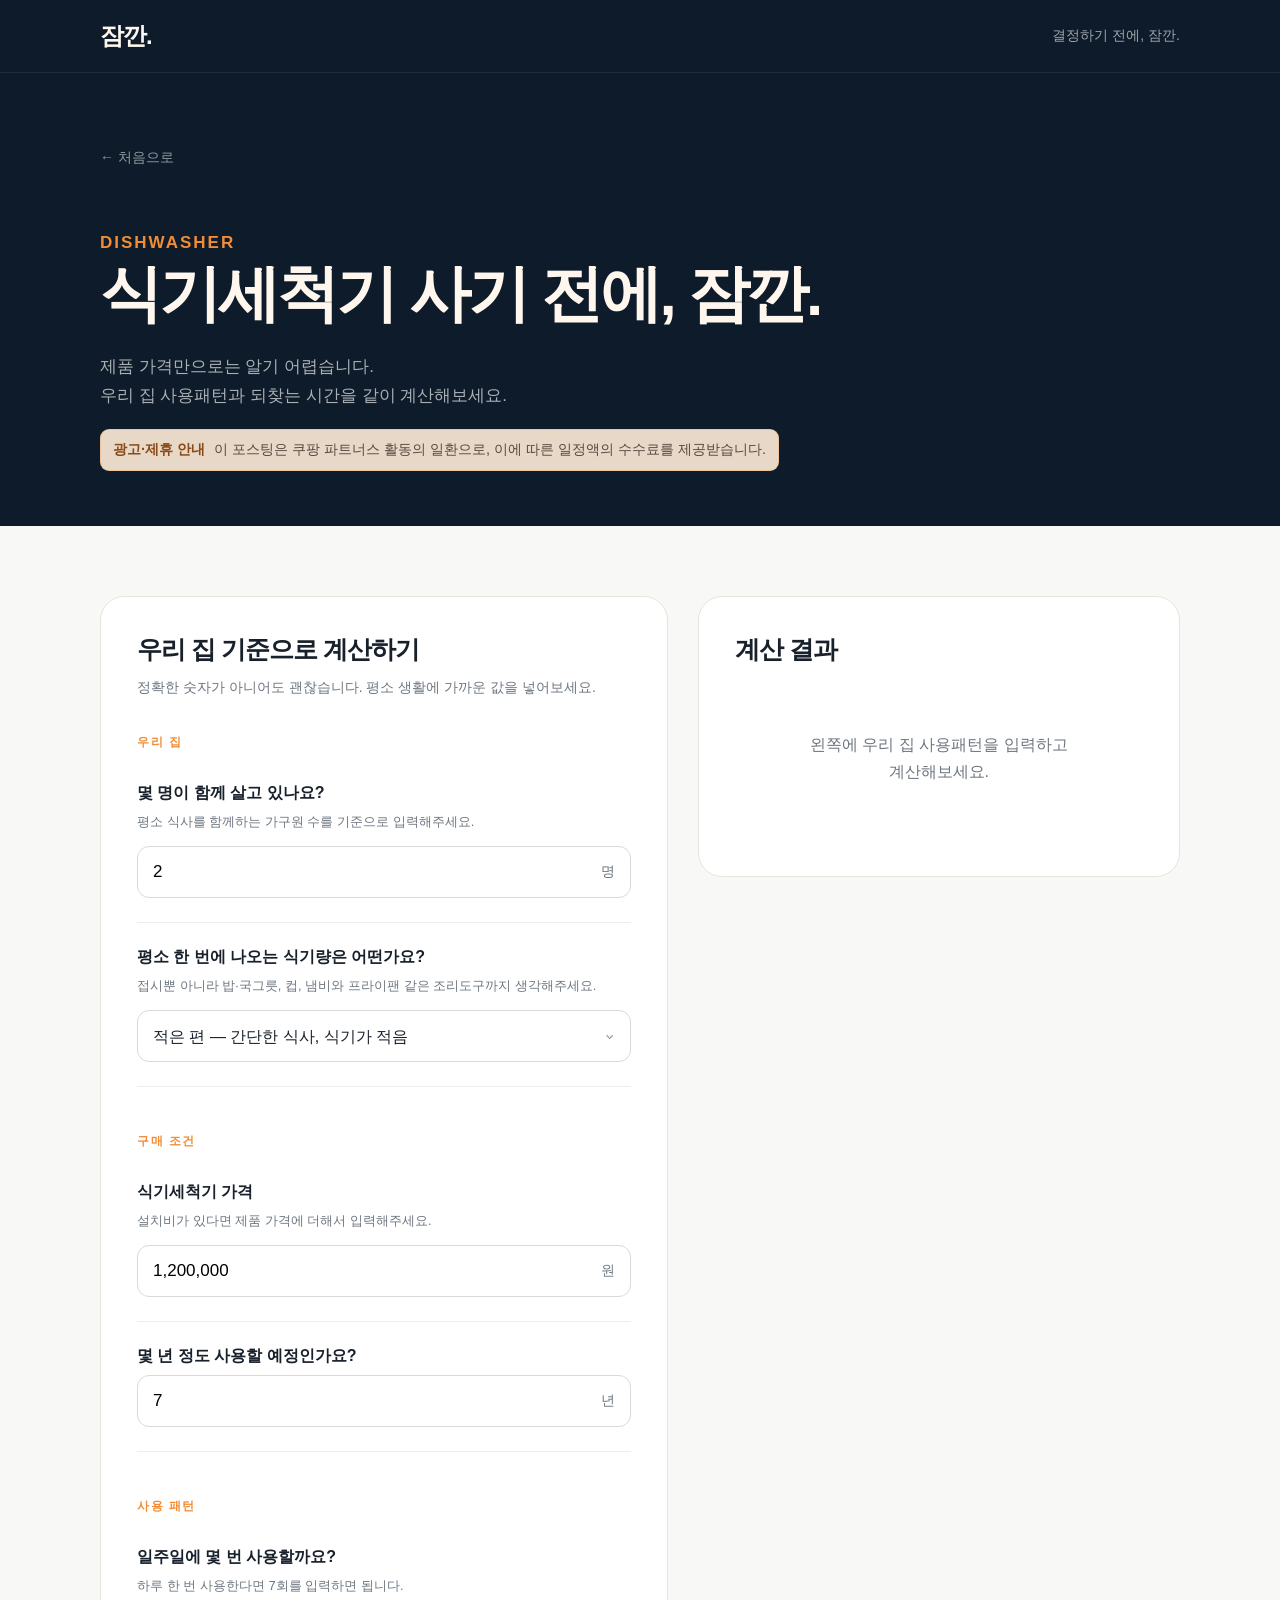
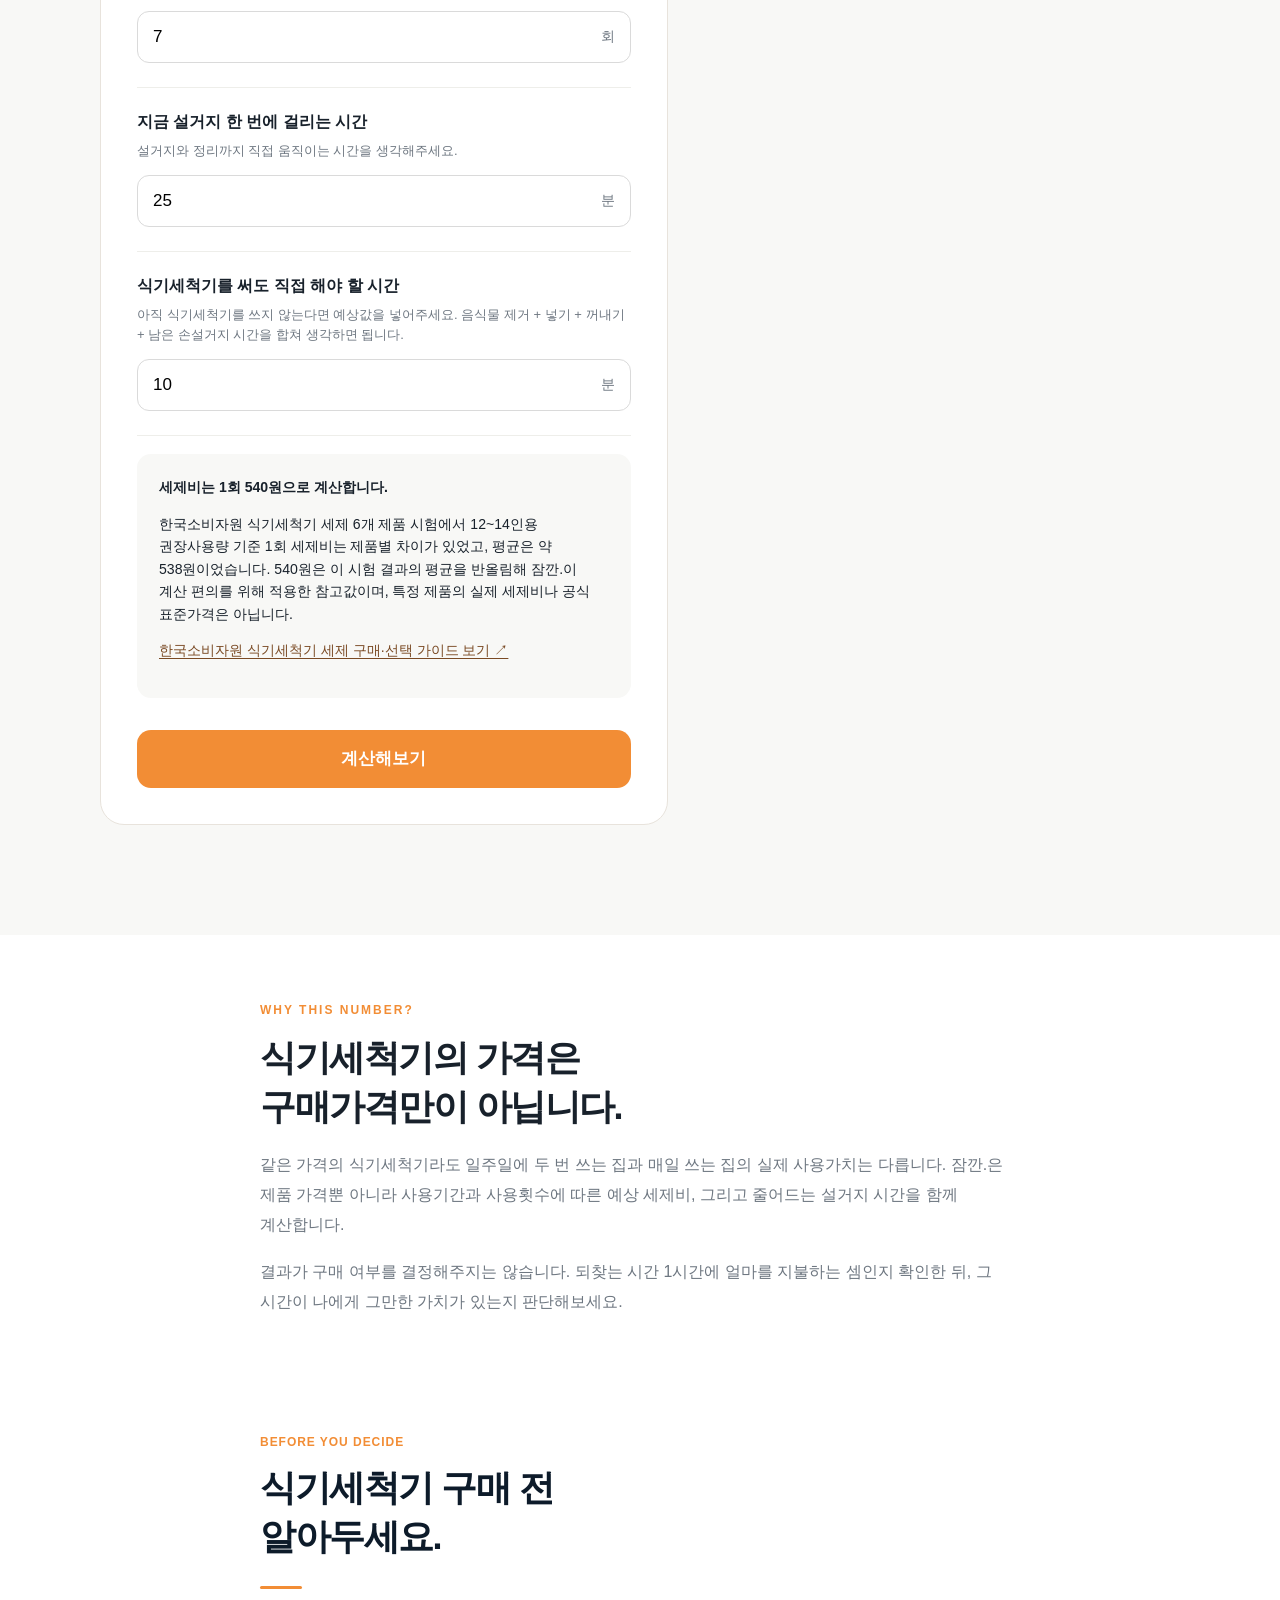
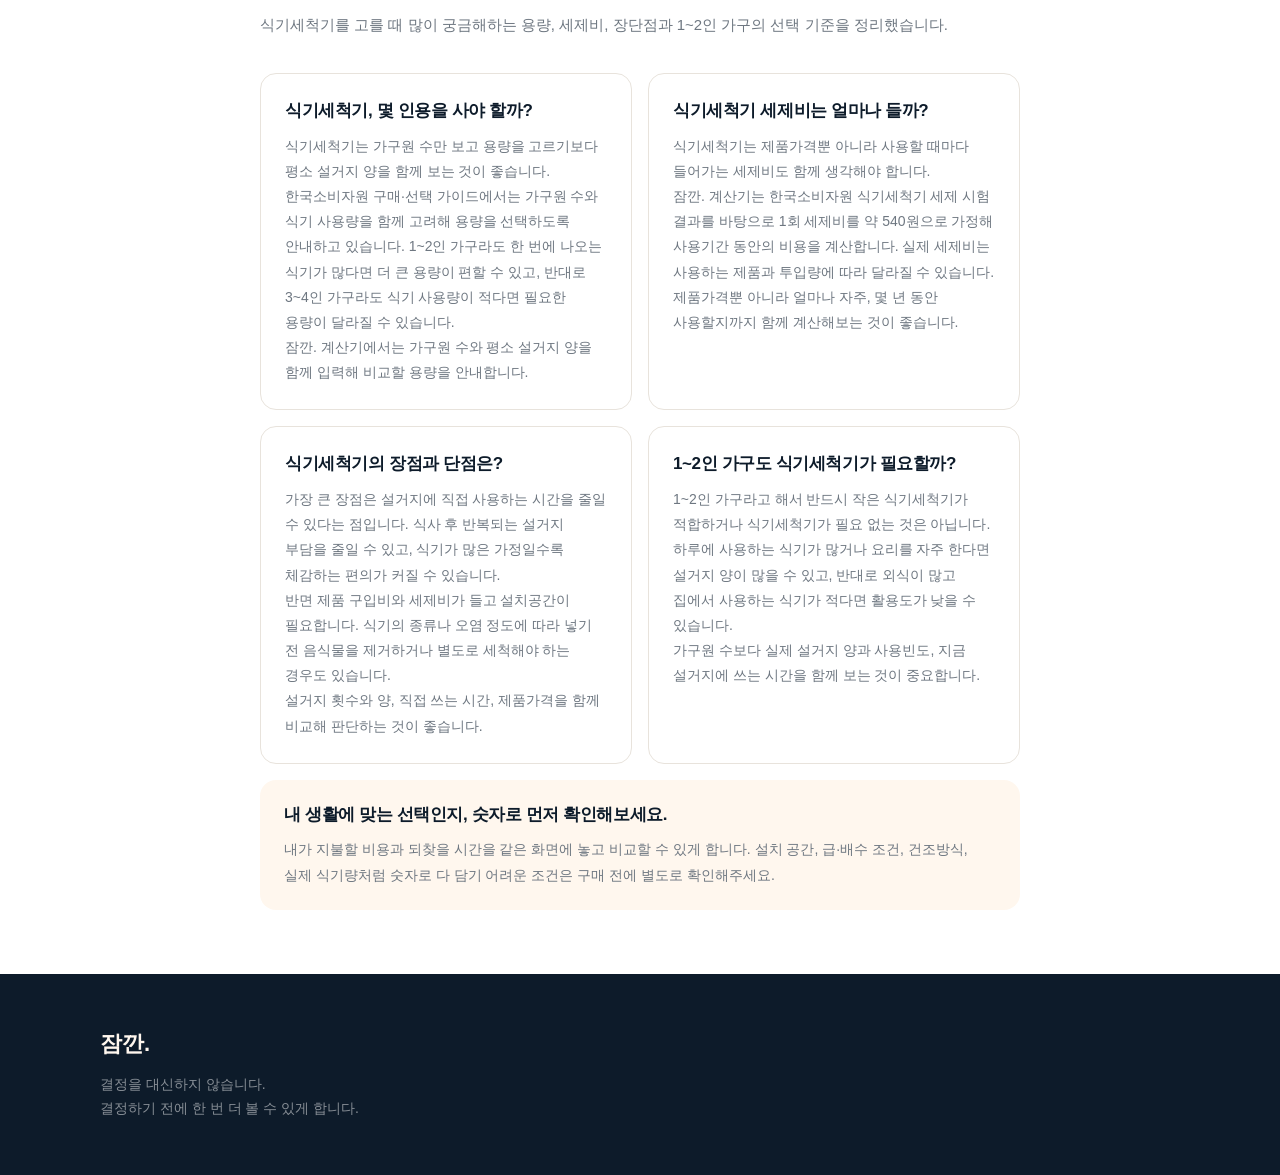
==== commit c15e0116: "seo add" ====
--- a/dishwasher/index.html
+++ b/dishwasher/index.html
@@ -61,7 +61,7 @@
       font-size: .88rem;
       line-height: 1.6;
     }
-    .result-assumption strong { color: #0D1B2A; }
+    .result-assumption strong { display:block; margin-bottom:8px; color:#0D1B2A; line-height:1.35; }
     @media (min-width: 801px) {
       .explanation { padding: 64px 0; }
       .explanation .section-label { margin-bottom: 12px; }
@@ -238,7 +238,7 @@
               <button type="button" id="resetButton" class="result-action-button">처음부터</button>
             </div>
 
-            <p class="result-assumption"><strong>계산 기준</strong><br>입력한 제품가격과 사용패턴을 기준으로 예상 총비용·1회 사용비용·절약시간을 계산합니다. 전기·수도요금은 제품과 사용환경에 따라 달라 현재 계산에는 포함하지 않았습니다.</p>
+            <p class="result-assumption"><strong>계산 기준</strong>입력한 제품가격과 사용패턴을 기준으로 예상 총비용·1회 사용비용·절약시간을 계산합니다. 전기·수도요금은 제품과 사용환경에 따라 달라 현재 계산에는 포함하지 않았습니다.</p>
             <p class="affiliate-link-label">광고·제휴 링크</p>
             <div class="affiliate-slot" data-category="식기세척기" data-url="https://link.coupang.com/a/hpXNFD6iE8"></div>
           </div>
@@ -262,35 +262,43 @@
       <div class="guide-section" aria-labelledby="dishwasher-guide-title">
         <div class="guide-intro">
           <p class="section-label">BEFORE YOU DECIDE</p>
-          <h2 id="dishwasher-guide-title">결과를 볼 때<br>이것도 확인해보세요.</h2>
+          <h2 id="dishwasher-guide-title">식기세척기 구매 전<br>알아두세요.</h2>
           <div class="section-line" aria-hidden="true"></div>
-          <p>계산 결과에는 숫자로 표현하기 어려운 조건도 있습니다. 실제 구매 전에는 용량과 전기·수도요금, 설치 조건을 함께 확인해보세요.</p>
+          <p>식기세척기를 고를 때 많이 궁금해하는 용량, 세제비, 장단점과 1~2인 가구의 선택 기준을 정리했습니다.</p>
         </div>
 
         <div class="guide-grid">
           <article class="guide-card">
-            <h3>몇 인용을 봐야 할까요?</h3>
-            <p>가구원 수만으로 정하기보다 실제 식기량을 함께 보는 편이 좋습니다. 한국소비자원 구매·선택 가이드는 1~2인 가구와 3~4인 가구에서 식기량에 따라 비교할 용량을 달리 제시합니다. 계산기의 용량 참고도 이 범위 안에서만 안내합니다.</p>
+            <h3>식기세척기, 몇 인용을 사야 할까?</h3>
+            <p>식기세척기는 가구원 수만 보고 용량을 고르기보다 평소 설거지 양을 함께 보는 것이 좋습니다.</p>
+            <p>한국소비자원 구매·선택 가이드에서는 가구원 수와 식기 사용량을 함께 고려해 용량을 선택하도록 안내하고 있습니다. 1~2인 가구라도 한 번에 나오는 식기가 많다면 더 큰 용량이 편할 수 있고, 반대로 3~4인 가구라도 식기 사용량이 적다면 필요한 용량이 달라질 수 있습니다.</p>
+            <p class="guide-takeaway">잠깐. 계산기에서는 가구원 수와 평소 설거지 양을 함께 입력해 비교할 용량을 안내합니다.</p>
           </article>
 
           <article class="guide-card">
-            <h3>세제비는 어떻게 계산하나요?</h3>
-            <p>한국소비자원 2026년 시험에서 12~14인용 권장사용량 기준 6개 제품의 1회 세척당 가격은 384~723원이었습니다. 잠깐.은 이 6개 제품 평균 약 538원을 반올림한 540원을 참고값으로 사용횟수에 곱합니다. 전기·수도요금은 제품과 사용환경에 따라 달라 계산에서 제외합니다.</p>
+            <h3>식기세척기 세제비는 얼마나 들까?</h3>
+            <p>식기세척기는 제품가격뿐 아니라 사용할 때마다 들어가는 세제비도 함께 생각해야 합니다.</p>
+            <p>잠깐. 계산기는 한국소비자원 식기세척기 세제 시험 결과를 바탕으로 1회 세제비를 약 540원으로 가정해 사용기간 동안의 비용을 계산합니다. 실제 세제비는 사용하는 제품과 투입량에 따라 달라질 수 있습니다.</p>
+            <p class="guide-takeaway">제품가격뿐 아니라 얼마나 자주, 몇 년 동안 사용할지까지 함께 계산해보는 것이 좋습니다.</p>
           </article>
 
           <article class="guide-card">
-            <h3>1회 사용비용은 무엇인가요?</h3>
-            <p>제품가격과 사용기간 동안의 예상 세제비를 합친 뒤 같은 기간의 예상 사용횟수로 나눈 값입니다. 같은 제품이라도 얼마나 자주, 오래 사용하는지에 따라 1회당 비용은 달라집니다.</p>
+            <h3>식기세척기의 장점과 단점은?</h3>
+            <p>가장 큰 장점은 설거지에 직접 사용하는 시간을 줄일 수 있다는 점입니다. 식사 후 반복되는 설거지 부담을 줄일 수 있고, 식기가 많은 가정일수록 체감하는 편의가 커질 수 있습니다.</p>
+            <p>반면 제품 구입비와 세제비가 들고 설치공간이 필요합니다. 식기의 종류나 오염 정도에 따라 넣기 전 음식물을 제거하거나 별도로 세척해야 하는 경우도 있습니다.</p>
+            <p class="guide-takeaway">설거지 횟수와 양, 직접 쓰는 시간, 제품가격을 함께 비교해 판단하는 것이 좋습니다.</p>
           </article>
 
           <article class="guide-card">
-            <h3>1시간의 가격은 어떻게 보나요?</h3>
-            <p>식기세척기를 쓰면서 줄어드는 직접 작업시간을 모두 합친 뒤 총비용을 그 시간으로 나눈 값입니다. 정답이나 구매 점수가 아니라, 되찾는 시간이 나에게 어느 정도 가치인지 비교하기 위한 기준입니다.</p>
+            <h3>1~2인 가구도 식기세척기가 필요할까?</h3>
+            <p>1~2인 가구라고 해서 반드시 작은 식기세척기가 적합하거나 식기세척기가 필요 없는 것은 아닙니다.</p>
+            <p>하루에 사용하는 식기가 많거나 요리를 자주 한다면 설거지 양이 많을 수 있고, 반대로 외식이 많고 집에서 사용하는 식기가 적다면 활용도가 낮을 수 있습니다.</p>
+            <p class="guide-takeaway">가구원 수보다 실제 설거지 양과 사용빈도, 지금 설거지에 쓰는 시간을 함께 보는 것이 중요합니다.</p>
           </article>
         </div>
 
         <div class="guide-note">
-          <h3>잠깐.은 결정을 대신하지 않습니다.</h3>
+          <h3>내 생활에 맞는 선택인지, 숫자로 먼저 확인해보세요.</h3>
           <p>내가 지불할 비용과 되찾을 시간을 같은 화면에 놓고 비교할 수 있게 합니다. 설치 공간, 급·배수 조건, 건조방식, 실제 식기량처럼 숫자로 다 담기 어려운 조건은 구매 전에 별도로 확인해주세요.</p>
         </div>
 
--- a/assets/css/style.css
+++ b/assets/css/style.css
@@ -297,4 +297,164 @@
   font-size: 13px;
   line-height: 1.5;
   font-weight: 600;
-}+}
+/* ========================================
+   CALCULATOR TRACKS — TIME VALUE / USE COST
+======================================== */
+.hero-sub strong { color:rgba(255,255,255,.9); font-weight:700; }
+.calculator-tracks { display:grid; gap:56px; }
+.calculator-track { padding:34px; border:1px solid var(--line); border-radius:28px; }
+.track-heading { display:flex; align-items:flex-start; gap:18px; margin-bottom:28px; }
+.track-heading h3 { margin:1px 0 8px; font-size:24px; letter-spacing:-1px; }
+.track-heading p { margin:0; color:var(--muted); font-size:14px; line-height:1.65; }
+.track-badge { flex:0 0 auto; display:inline-flex; align-items:center; justify-content:center; min-width:82px; padding:8px 12px; border-radius:999px; font-size:12px; font-weight:800; }
+.time-track { background:#FFFCF8; }
+.time-track .track-badge, .time-card .card-status { background:var(--orange); color:#fff; }
+.time-card:hover { border-color:var(--orange); }
+.time-card .card-link { color:var(--orange); }
+.cost-track { background:#F7FCFB; }
+.cost-track .track-badge, .cost-card .card-status { background:#2E8B7B; color:#fff; }
+.cost-card:hover { border-color:#2E8B7B; }
+.cost-card .card-link { color:#2E8B7B; }
+.calculator-track .card-grid { grid-template-columns:repeat(3,minmax(0,1fr)); }
+.cost-track .decision-card { max-width:calc((100% - 36px)/3); }
+.principle p strong { color:var(--text); font-weight:700; }
+@media (max-width:720px) {
+  .calculator-tracks { gap:32px; }
+  .calculator-track { padding:22px; border-radius:22px; }
+  .track-heading { display:block; }
+  .track-badge { margin-bottom:16px; }
+  .track-heading h3 { font-size:21px; }
+  .calculator-track .card-grid { grid-template-columns:1fr; }
+  .cost-track .decision-card { max-width:none; }
+}
+
+/* ========================================
+   2-TRACK HOME VISUAL REFINEMENT
+======================================== */
+
+/* Hero: give the two-line brand statement more breathing room */
+.hero h1 strong {
+  display: inline-block;
+  margin-top: 18px;
+}
+
+/* Category blocks: category color should be readable before the cards */
+.calculator-track {
+  position: relative;
+  overflow: hidden;
+  border-width: 1px;
+}
+
+.time-track {
+  background: #FFF7ED;
+  border-color: #F4D7B8;
+}
+
+.cost-track {
+  background: #EEF8F5;
+  border-color: #BFDCD5;
+}
+
+.track-heading {
+  padding-bottom: 24px;
+  border-bottom: 1px solid rgba(13, 27, 42, .08);
+}
+
+.track-badge {
+  min-width: 86px;
+  padding: 9px 14px;
+}
+
+/* Product cards: one category label per section is enough. Use pictograms on cards. */
+.decision-card {
+  min-height: 300px;
+  border-width: 1px;
+  box-shadow: 0 8px 22px rgba(13, 27, 42, .035);
+}
+
+.time-card {
+  background: #FFFDFC;
+  border-color: #EED8C2;
+  border-top: 3px solid var(--orange);
+}
+
+.cost-card {
+  background: #FBFEFD;
+  border-color: #C7DED8;
+  border-top: 3px solid #2E8B7B;
+}
+
+.time-card:hover {
+  border-color: var(--orange);
+}
+
+.cost-card:hover {
+  border-color: #2E8B7B;
+}
+
+.product-icon {
+  width: 58px;
+  height: 58px;
+  margin-bottom: 30px;
+  border-radius: 17px;
+  display: inline-flex;
+  align-items: center;
+  justify-content: center;
+}
+
+.product-icon svg {
+  width: 34px;
+  height: 34px;
+  fill: none;
+  stroke: currentColor;
+  stroke-width: 2;
+  stroke-linecap: round;
+  stroke-linejoin: round;
+}
+
+.time-card .product-icon {
+  color: #D86F16;
+  background: #FFE9D2;
+}
+
+.cost-card .product-icon {
+  color: #227667;
+  background: #DCEFEA;
+}
+
+.cost-card .card-link {
+  color: #237D6D;
+}
+
+/* Do not shrink a single cost card inside an already 3-column grid. */
+.cost-track .decision-card {
+  max-width: none;
+}
+
+@media (max-width: 720px) {
+  .hero h1 strong {
+    margin-top: 12px;
+  }
+
+  .calculator-track {
+    padding: 20px;
+  }
+
+  .track-heading {
+    padding-bottom: 20px;
+  }
+
+  .decision-card {
+    min-height: 240px;
+  }
+}
+
+.footer .footer-legal {
+  margin-top: 22px;
+  padding-top: 18px;
+  border-top: 1px solid rgba(255,255,255,.10);
+  color: rgba(255,255,255,.36);
+  font-size: 12px;
+  line-height: 1.7;
+}
--- a/assets/css/calculator.css
+++ b/assets/css/calculator.css
@@ -247,3 +247,22 @@
 .affiliate-button { display:flex; min-height:48px; align-items:center; justify-content:center; padding:11px 16px; border-radius:12px; background:var(--navy); color:var(--cream); font-size:14px; font-weight:800; text-align:center; }
 .affiliate-button:hover { filter:brightness(1.08); }
 .affiliate-disclosure { margin:13px 0 0; color:#8A8A8A; font-size:11px; line-height:1.55; }
+
+/* USE-COST calculator accent: brand chrome stays orange; calculator UI uses teal. */
+.cost-calculator .calculator-hero .back:hover,
+.cost-calculator .calculator-hero h1 strong,
+.cost-calculator .input-section-title,
+.cost-calculator .result-main strong,
+.cost-calculator .result-message strong,
+.cost-calculator .guide-kicker,
+.cost-calculator .affiliate-kicker { color:#2E8B7B; }
+.cost-calculator .input-wrap input:focus,
+.cost-calculator .input-wrap select:focus { border-color:#2E8B7B; }
+.cost-calculator .calculate-button,
+.cost-calculator .result-action-button.primary { background:#2E8B7B; }
+.cost-calculator .result-action-button.primary { border-color:#2E8B7B; }
+.cost-calculator .result-final strong { color:#64C7B5; }
+
+    /* SEO guide cards: consistent paragraph rhythm and emphasis */
+    .guide-card-seo p + p { margin-top: 12px; }
+    .guide-card-seo p strong { color: var(--text); font-weight: 700; }
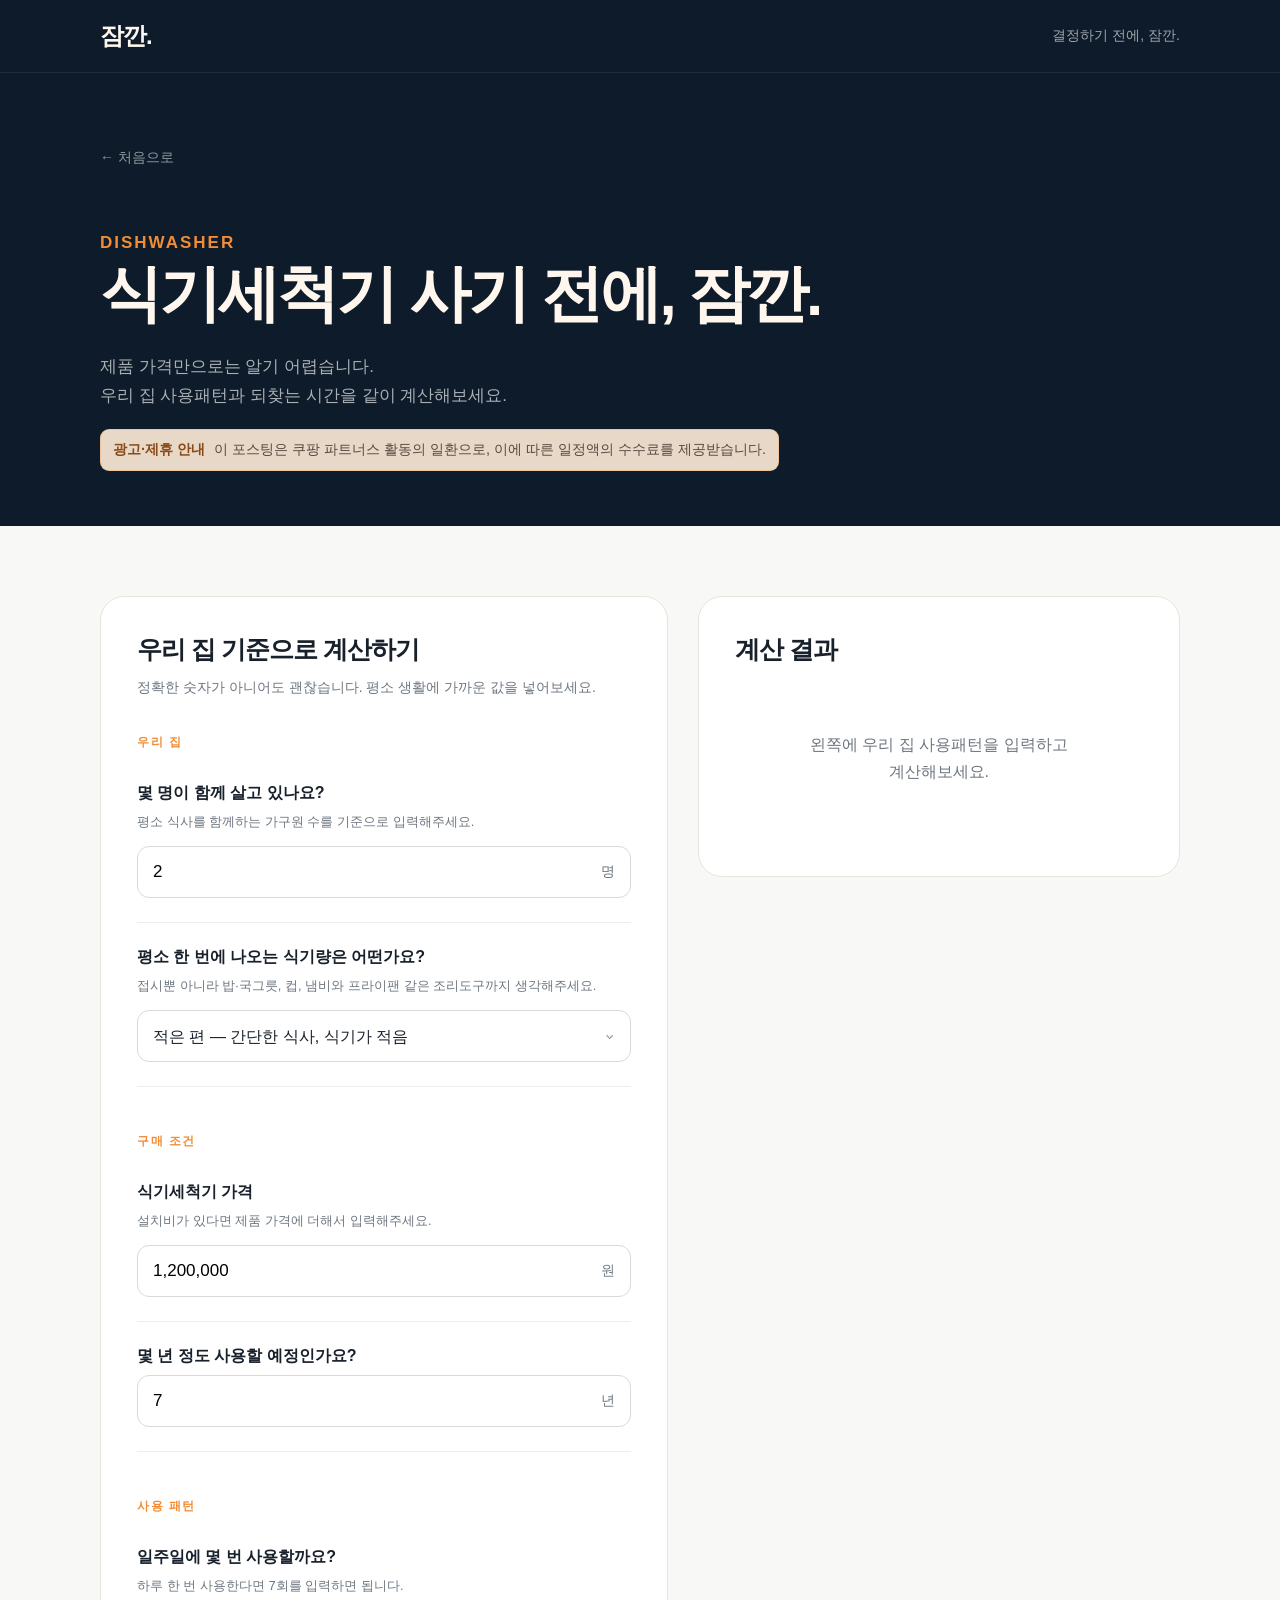
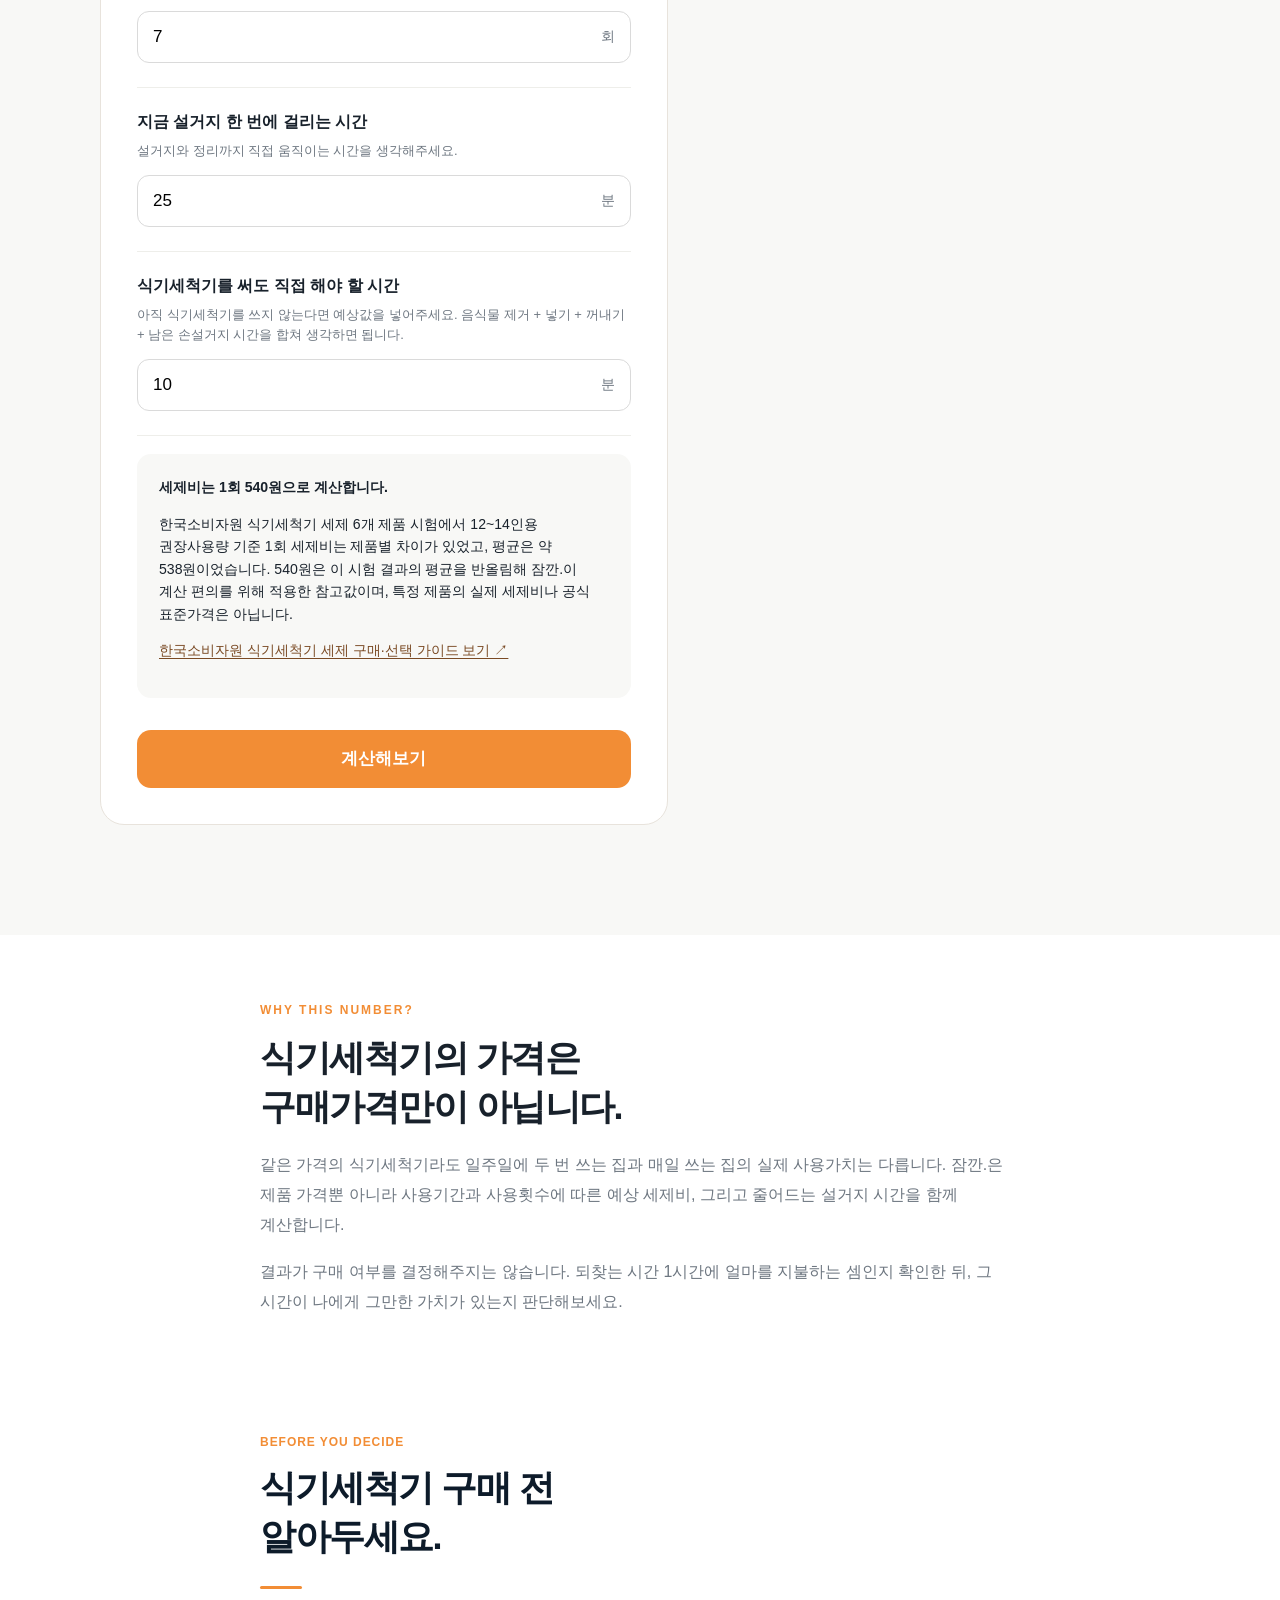
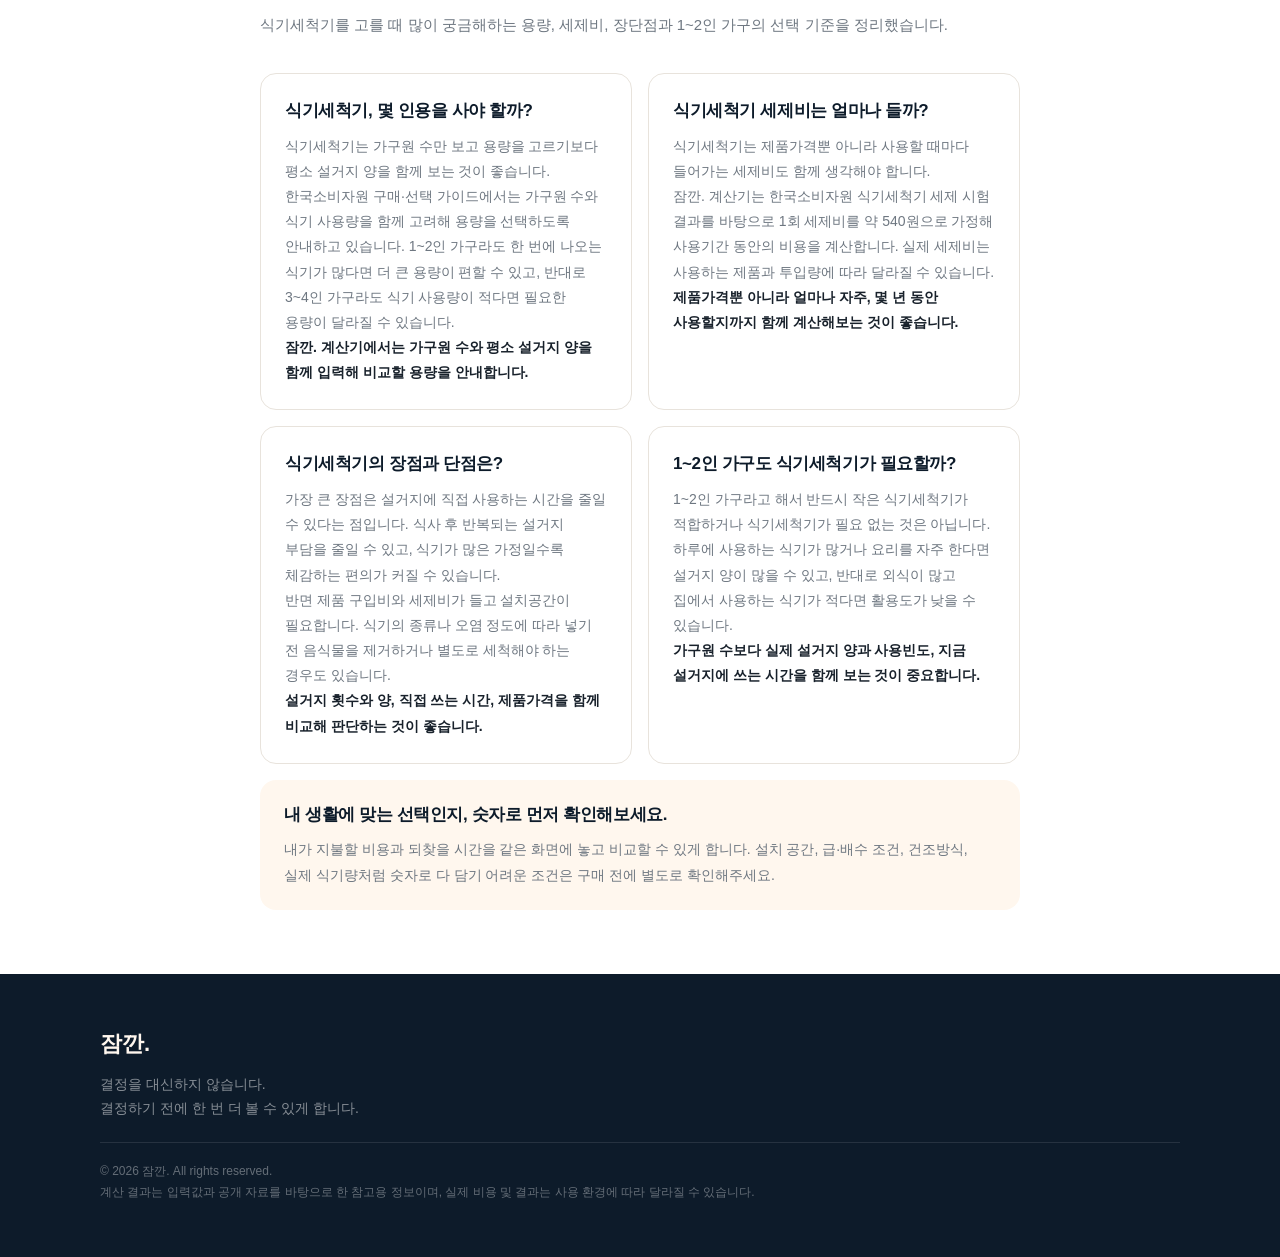
==== commit b2b456ee: "text modified" ====
--- a/dishwasher/index.html
+++ b/dishwasher/index.html
@@ -272,28 +272,28 @@
             <h3>식기세척기, 몇 인용을 사야 할까?</h3>
             <p>식기세척기는 가구원 수만 보고 용량을 고르기보다 평소 설거지 양을 함께 보는 것이 좋습니다.</p>
             <p>한국소비자원 구매·선택 가이드에서는 가구원 수와 식기 사용량을 함께 고려해 용량을 선택하도록 안내하고 있습니다. 1~2인 가구라도 한 번에 나오는 식기가 많다면 더 큰 용량이 편할 수 있고, 반대로 3~4인 가구라도 식기 사용량이 적다면 필요한 용량이 달라질 수 있습니다.</p>
-            <p class="guide-takeaway">잠깐. 계산기에서는 가구원 수와 평소 설거지 양을 함께 입력해 비교할 용량을 안내합니다.</p>
+            <p class="guide-takeaway"><strong>잠깐. 계산기에서는 가구원 수와 평소 설거지 양을 함께 입력해 비교할 용량을 안내합니다.</strong></p>
           </article>
 
           <article class="guide-card">
             <h3>식기세척기 세제비는 얼마나 들까?</h3>
             <p>식기세척기는 제품가격뿐 아니라 사용할 때마다 들어가는 세제비도 함께 생각해야 합니다.</p>
             <p>잠깐. 계산기는 한국소비자원 식기세척기 세제 시험 결과를 바탕으로 1회 세제비를 약 540원으로 가정해 사용기간 동안의 비용을 계산합니다. 실제 세제비는 사용하는 제품과 투입량에 따라 달라질 수 있습니다.</p>
-            <p class="guide-takeaway">제품가격뿐 아니라 얼마나 자주, 몇 년 동안 사용할지까지 함께 계산해보는 것이 좋습니다.</p>
+            <p class="guide-takeaway"><strong>제품가격뿐 아니라 얼마나 자주, 몇 년 동안 사용할지까지 함께 계산해보는 것이 좋습니다.</strong></p>
           </article>
 
           <article class="guide-card">
             <h3>식기세척기의 장점과 단점은?</h3>
             <p>가장 큰 장점은 설거지에 직접 사용하는 시간을 줄일 수 있다는 점입니다. 식사 후 반복되는 설거지 부담을 줄일 수 있고, 식기가 많은 가정일수록 체감하는 편의가 커질 수 있습니다.</p>
             <p>반면 제품 구입비와 세제비가 들고 설치공간이 필요합니다. 식기의 종류나 오염 정도에 따라 넣기 전 음식물을 제거하거나 별도로 세척해야 하는 경우도 있습니다.</p>
-            <p class="guide-takeaway">설거지 횟수와 양, 직접 쓰는 시간, 제품가격을 함께 비교해 판단하는 것이 좋습니다.</p>
+            <p class="guide-takeaway"><strong>설거지 횟수와 양, 직접 쓰는 시간, 제품가격을 함께 비교해 판단하는 것이 좋습니다.</strong></p>
           </article>
 
           <article class="guide-card">
             <h3>1~2인 가구도 식기세척기가 필요할까?</h3>
             <p>1~2인 가구라고 해서 반드시 작은 식기세척기가 적합하거나 식기세척기가 필요 없는 것은 아닙니다.</p>
             <p>하루에 사용하는 식기가 많거나 요리를 자주 한다면 설거지 양이 많을 수 있고, 반대로 외식이 많고 집에서 사용하는 식기가 적다면 활용도가 낮을 수 있습니다.</p>
-            <p class="guide-takeaway">가구원 수보다 실제 설거지 양과 사용빈도, 지금 설거지에 쓰는 시간을 함께 보는 것이 중요합니다.</p>
+            <p class="guide-takeaway"><strong>가구원 수보다 실제 설거지 양과 사용빈도, 지금 설거지에 쓰는 시간을 함께 보는 것이 중요합니다.</strong></p>
           </article>
         </div>
 
@@ -310,6 +310,7 @@
     <div class="container footer-inner">
       <strong>잠깐.</strong>
       <p>결정을 대신하지 않습니다.<br>결정하기 전에 한 번 더 볼 수 있게 합니다.</p>
+      <p class="footer-legal">© 2026 잠깐. All rights reserved.<br>계산 결과는 입력값과 공개 자료를 바탕으로 한 참고용 정보이며, 실제 비용 및 결과는 사용 환경에 따라 달라질 수 있습니다.</p>
     </div>
   </footer>
 
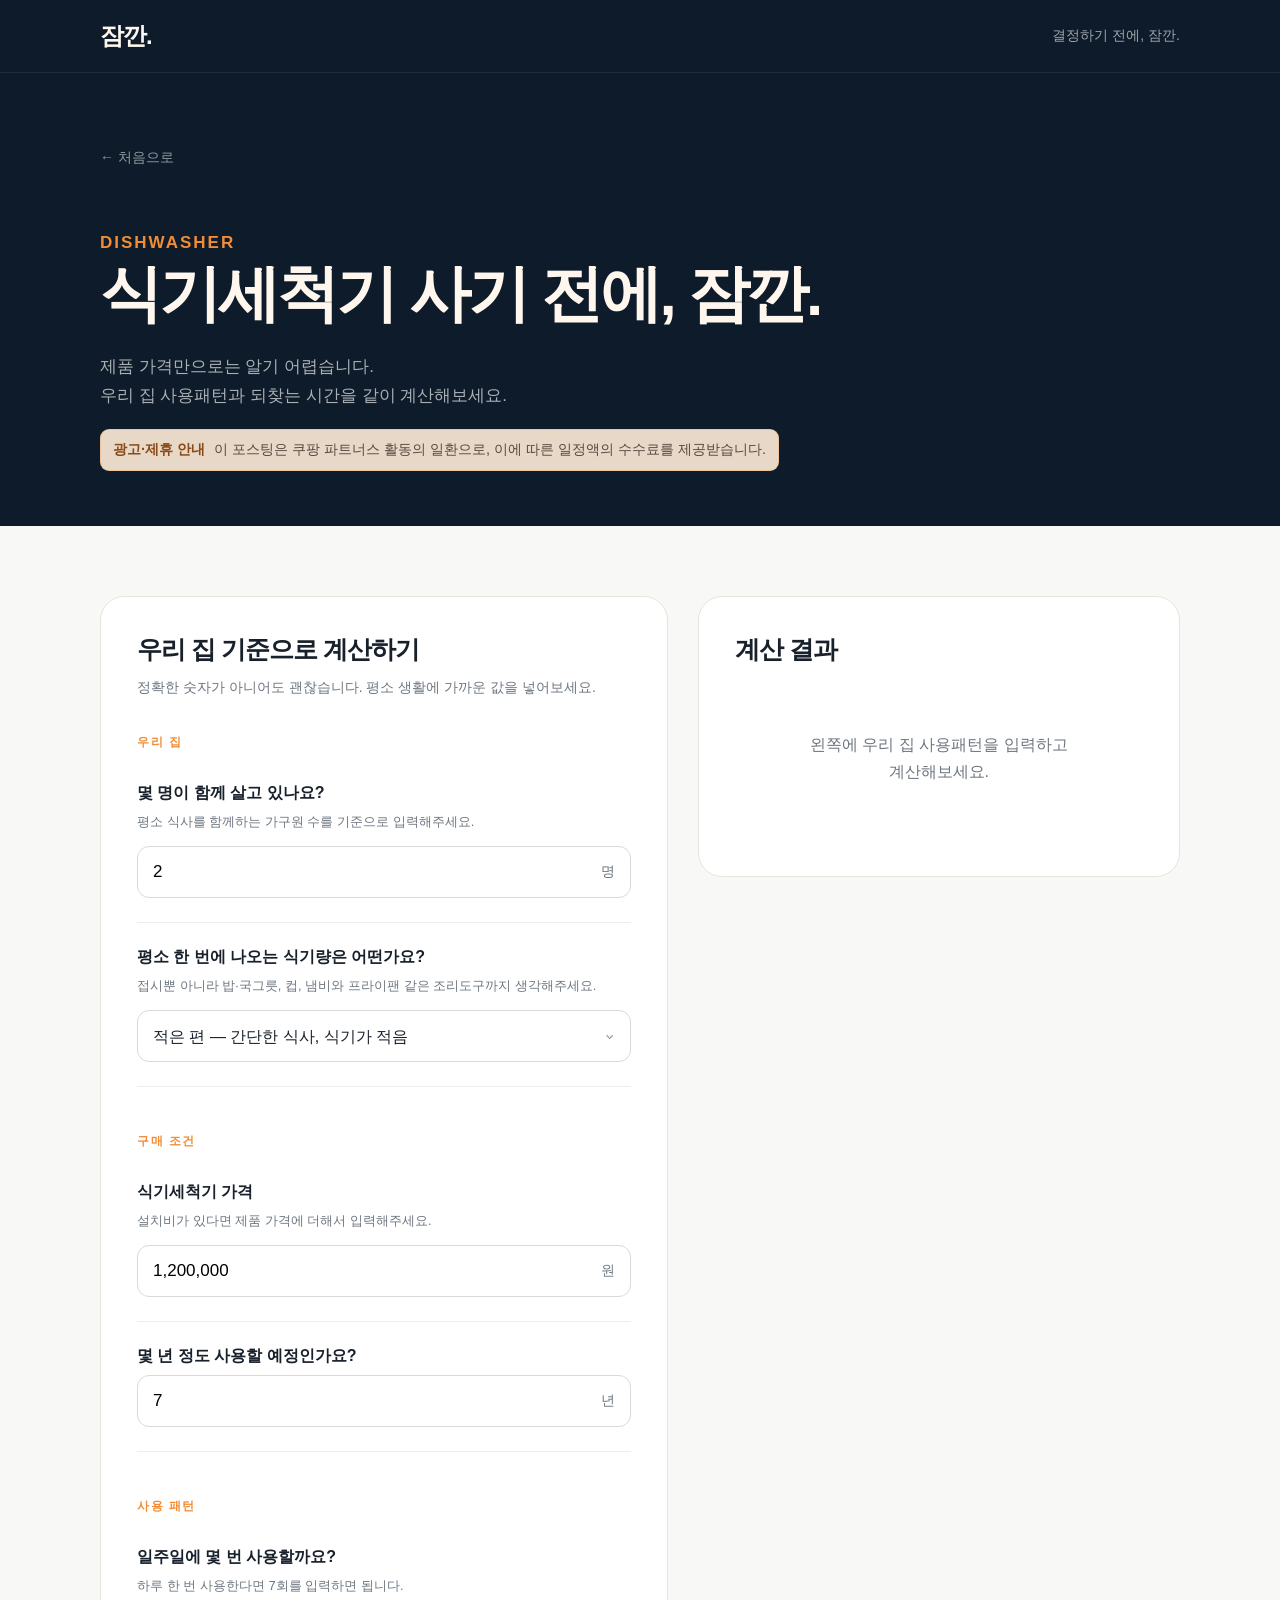
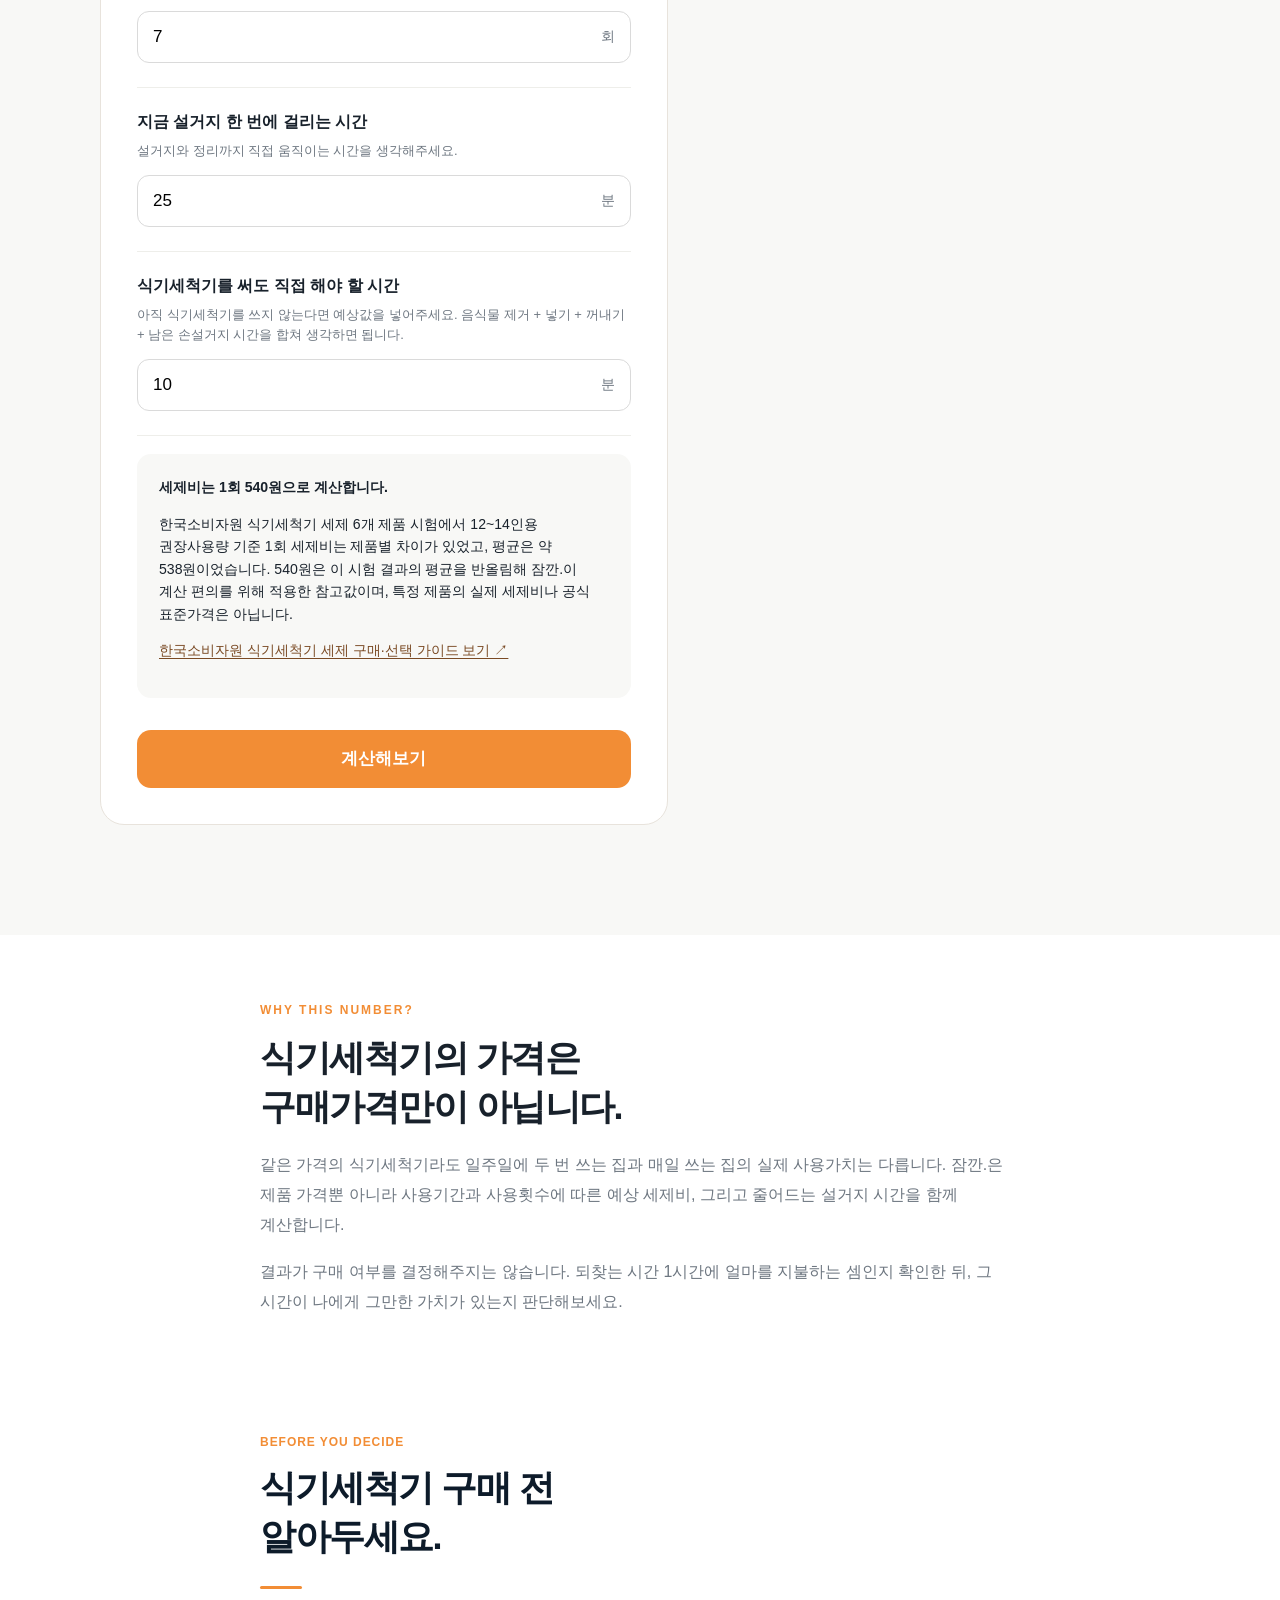
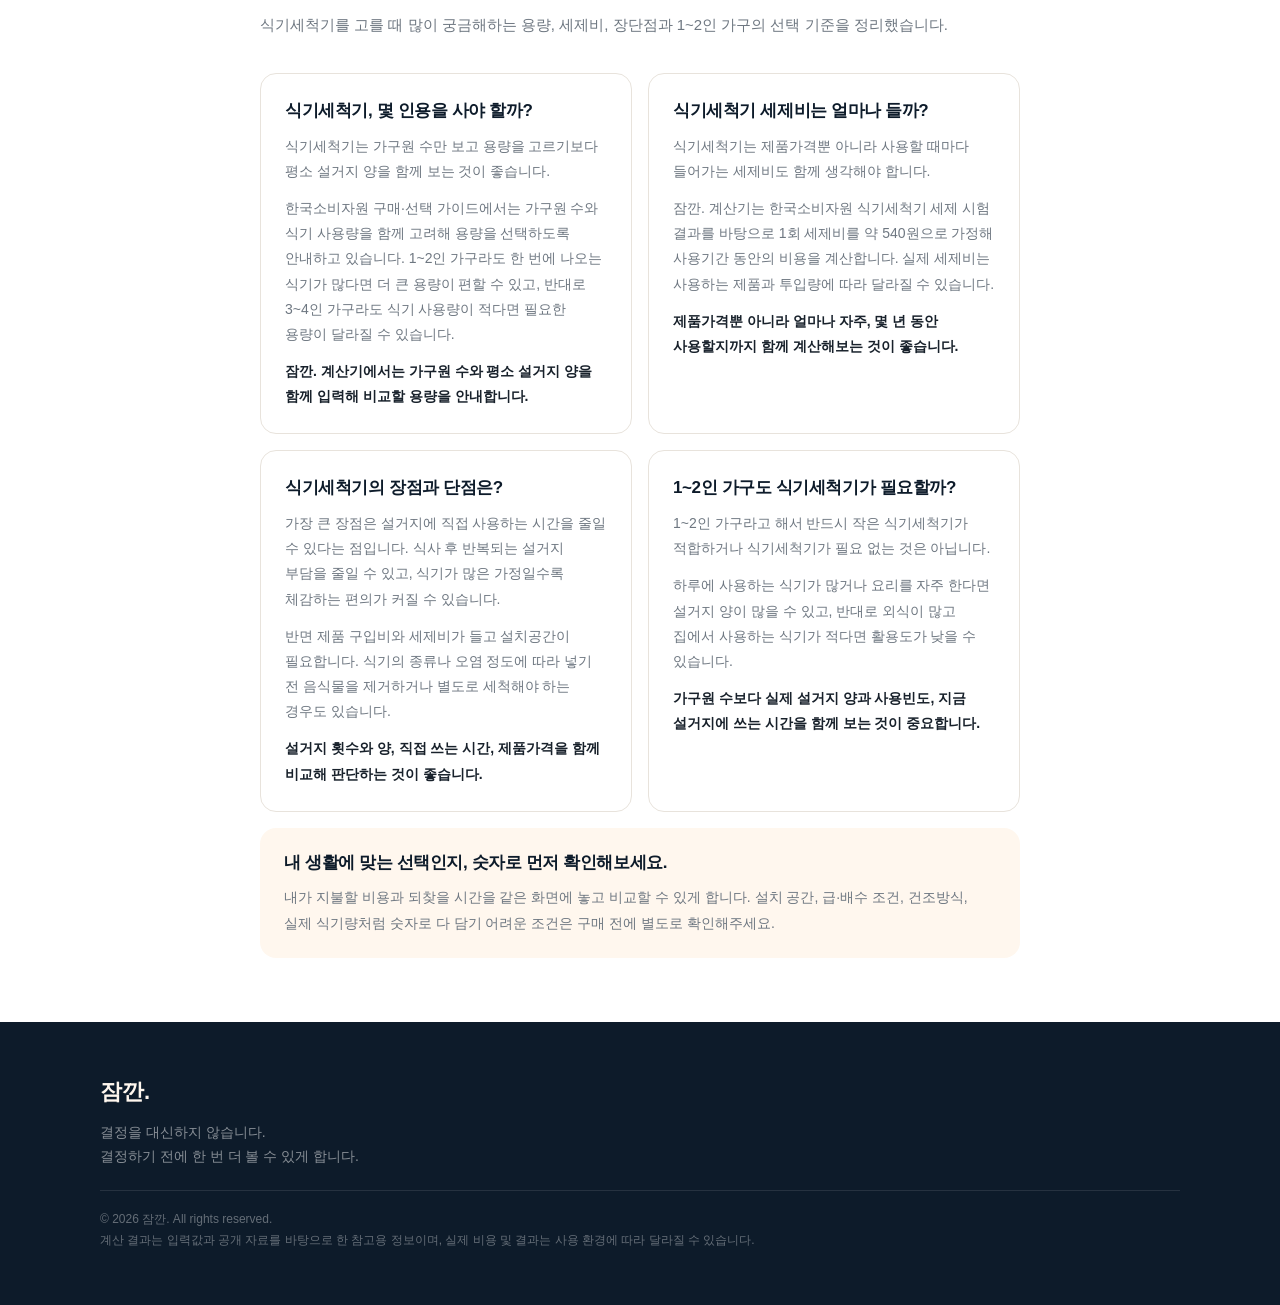
==== commit 8c95ff64: "line modified" ====
--- a/dishwasher/index.html
+++ b/dishwasher/index.html
@@ -268,28 +268,28 @@
         </div>
 
         <div class="guide-grid">
-          <article class="guide-card">
+          <article class="guide-card guide-card-seo">
             <h3>식기세척기, 몇 인용을 사야 할까?</h3>
             <p>식기세척기는 가구원 수만 보고 용량을 고르기보다 평소 설거지 양을 함께 보는 것이 좋습니다.</p>
             <p>한국소비자원 구매·선택 가이드에서는 가구원 수와 식기 사용량을 함께 고려해 용량을 선택하도록 안내하고 있습니다. 1~2인 가구라도 한 번에 나오는 식기가 많다면 더 큰 용량이 편할 수 있고, 반대로 3~4인 가구라도 식기 사용량이 적다면 필요한 용량이 달라질 수 있습니다.</p>
             <p class="guide-takeaway"><strong>잠깐. 계산기에서는 가구원 수와 평소 설거지 양을 함께 입력해 비교할 용량을 안내합니다.</strong></p>
           </article>
 
-          <article class="guide-card">
+          <article class="guide-card guide-card-seo">
             <h3>식기세척기 세제비는 얼마나 들까?</h3>
             <p>식기세척기는 제품가격뿐 아니라 사용할 때마다 들어가는 세제비도 함께 생각해야 합니다.</p>
             <p>잠깐. 계산기는 한국소비자원 식기세척기 세제 시험 결과를 바탕으로 1회 세제비를 약 540원으로 가정해 사용기간 동안의 비용을 계산합니다. 실제 세제비는 사용하는 제품과 투입량에 따라 달라질 수 있습니다.</p>
             <p class="guide-takeaway"><strong>제품가격뿐 아니라 얼마나 자주, 몇 년 동안 사용할지까지 함께 계산해보는 것이 좋습니다.</strong></p>
           </article>
 
-          <article class="guide-card">
+          <article class="guide-card guide-card-seo">
             <h3>식기세척기의 장점과 단점은?</h3>
             <p>가장 큰 장점은 설거지에 직접 사용하는 시간을 줄일 수 있다는 점입니다. 식사 후 반복되는 설거지 부담을 줄일 수 있고, 식기가 많은 가정일수록 체감하는 편의가 커질 수 있습니다.</p>
             <p>반면 제품 구입비와 세제비가 들고 설치공간이 필요합니다. 식기의 종류나 오염 정도에 따라 넣기 전 음식물을 제거하거나 별도로 세척해야 하는 경우도 있습니다.</p>
             <p class="guide-takeaway"><strong>설거지 횟수와 양, 직접 쓰는 시간, 제품가격을 함께 비교해 판단하는 것이 좋습니다.</strong></p>
           </article>
 
-          <article class="guide-card">
+          <article class="guide-card guide-card-seo">
             <h3>1~2인 가구도 식기세척기가 필요할까?</h3>
             <p>1~2인 가구라고 해서 반드시 작은 식기세척기가 적합하거나 식기세척기가 필요 없는 것은 아닙니다.</p>
             <p>하루에 사용하는 식기가 많거나 요리를 자주 한다면 설거지 양이 많을 수 있고, 반대로 외식이 많고 집에서 사용하는 식기가 적다면 활용도가 낮을 수 있습니다.</p>
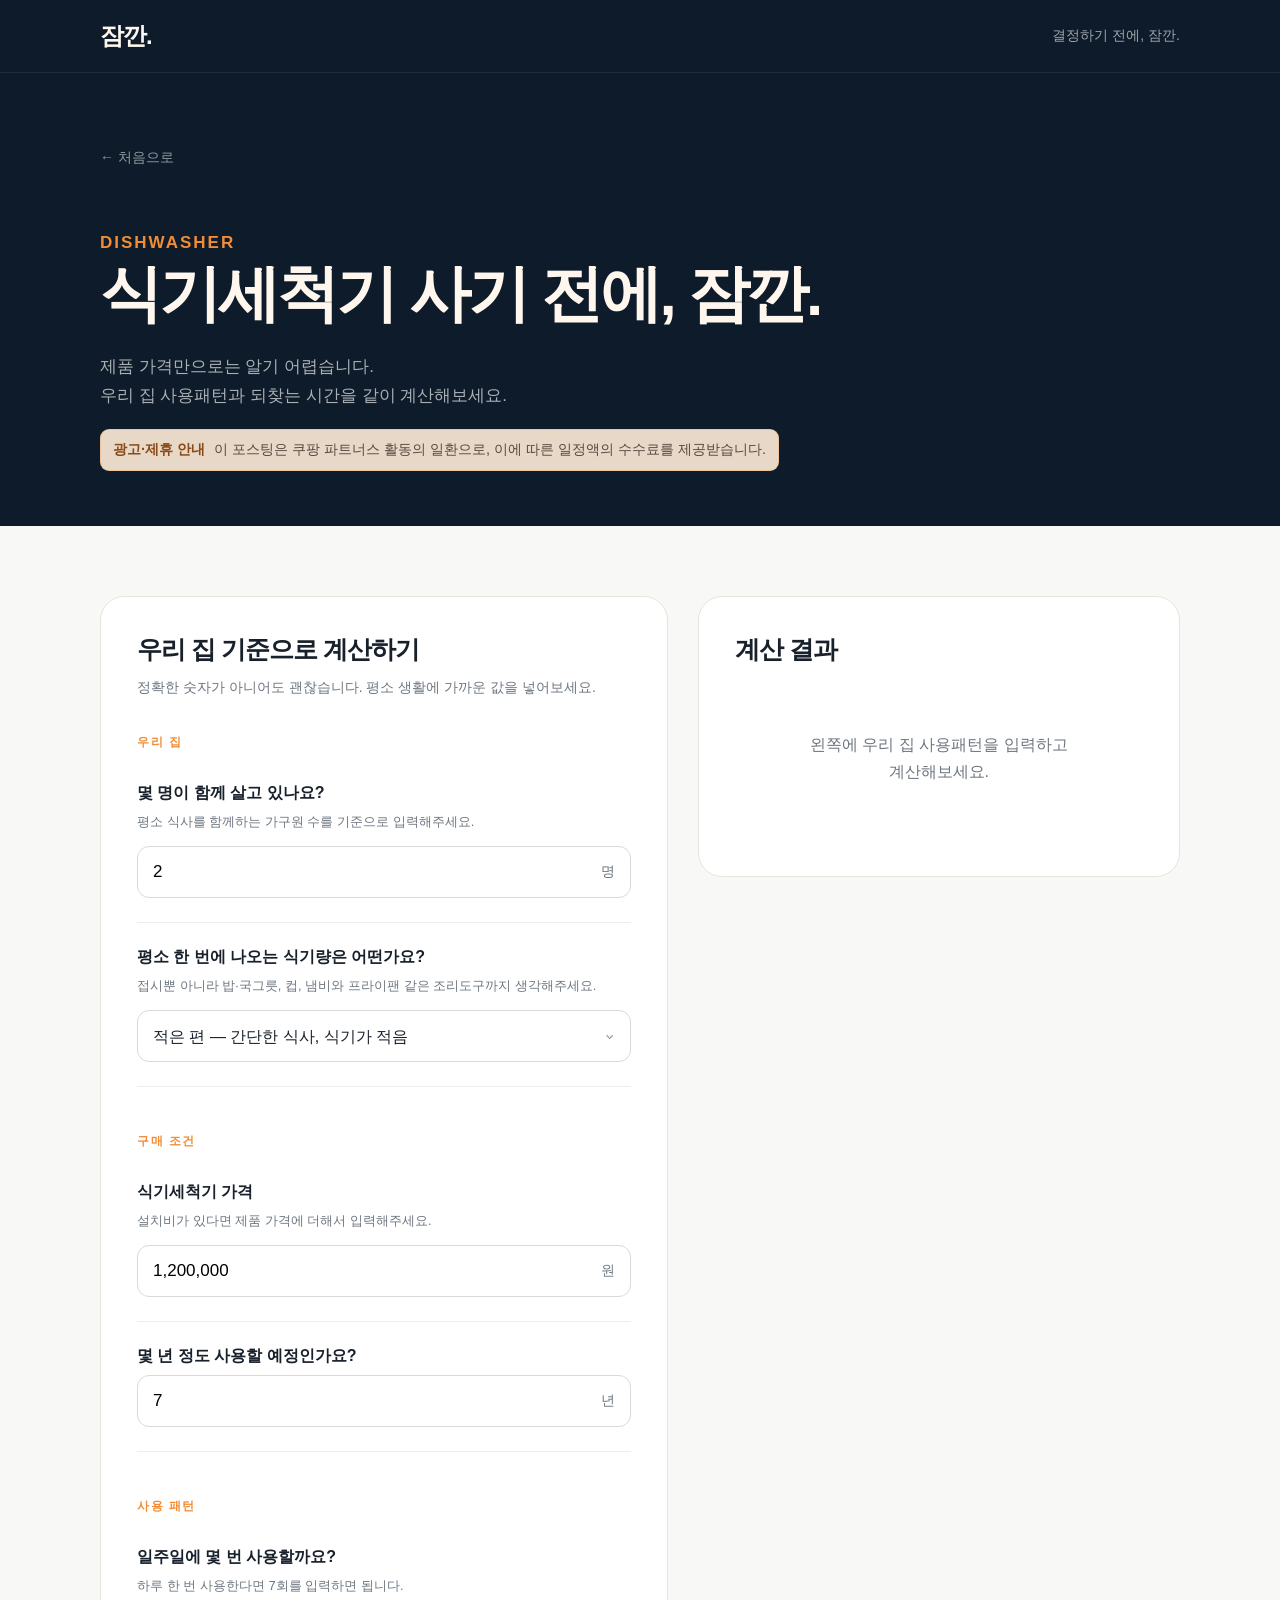
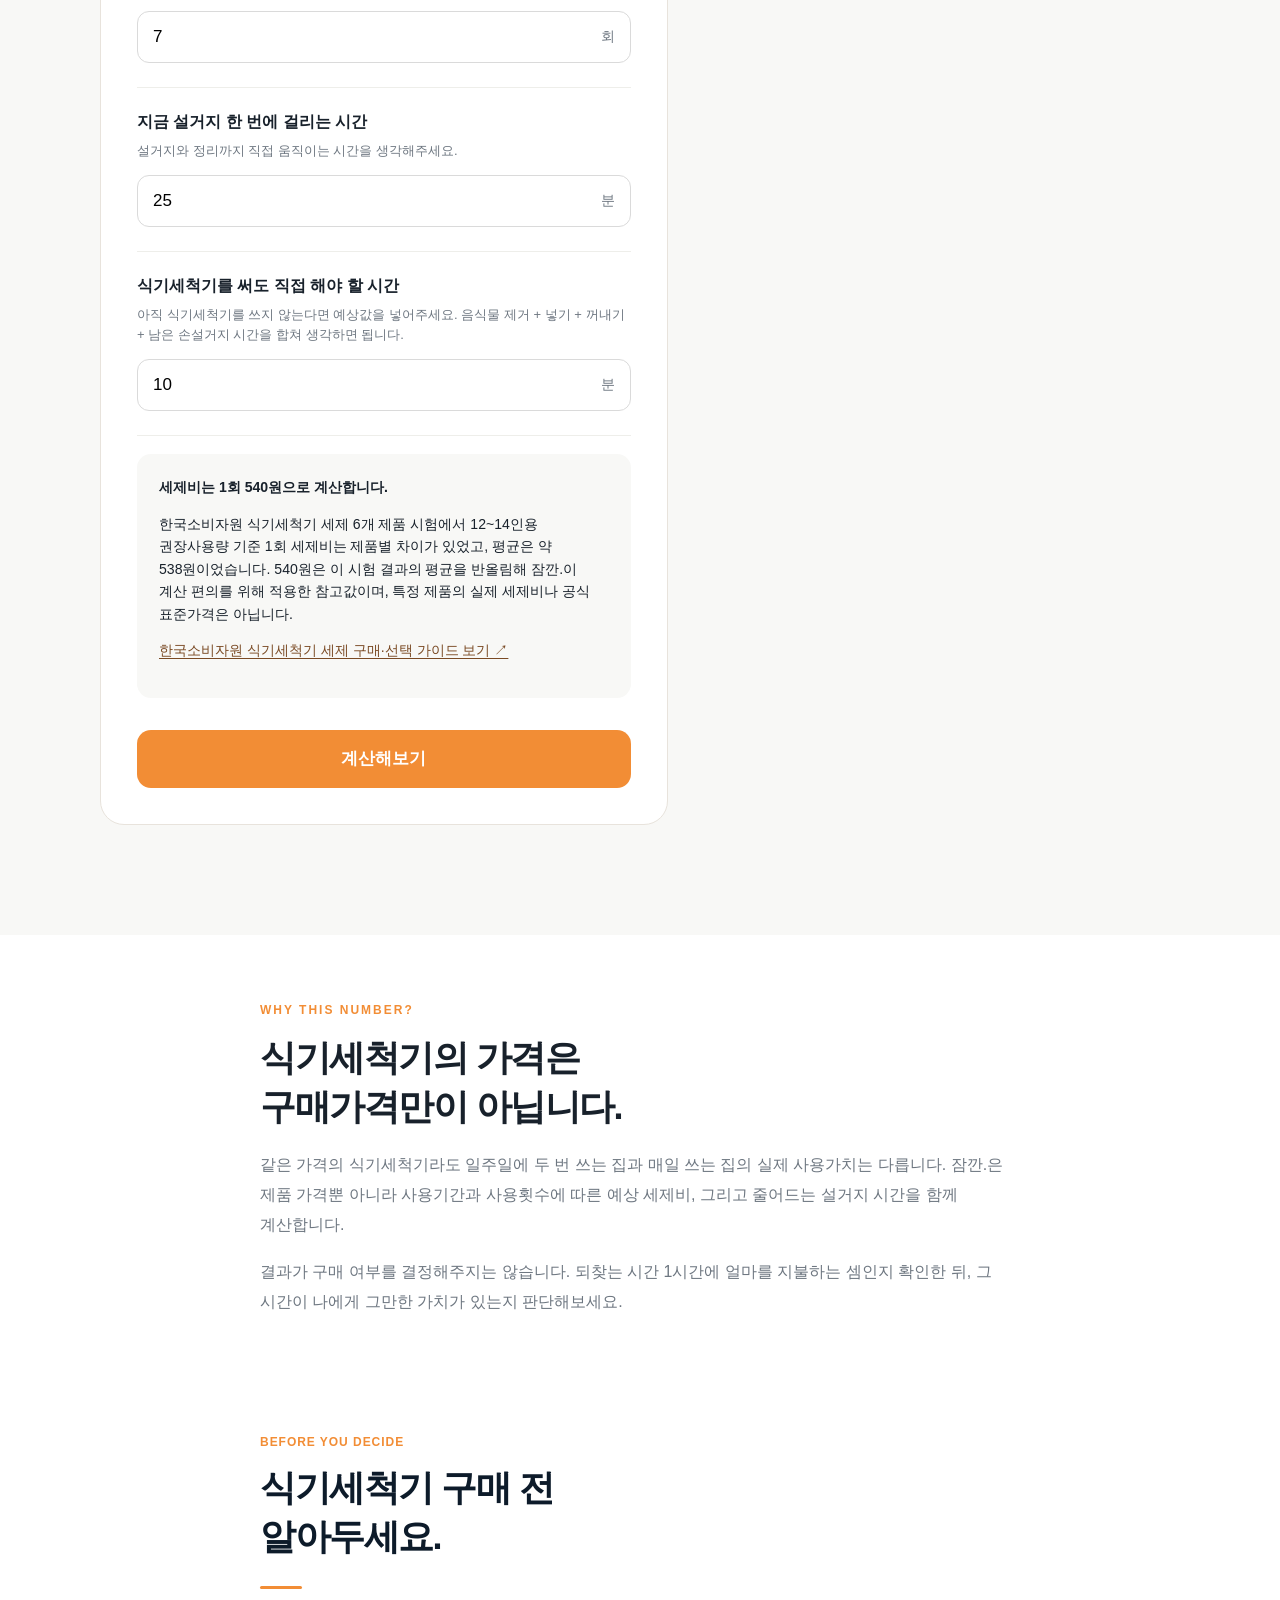
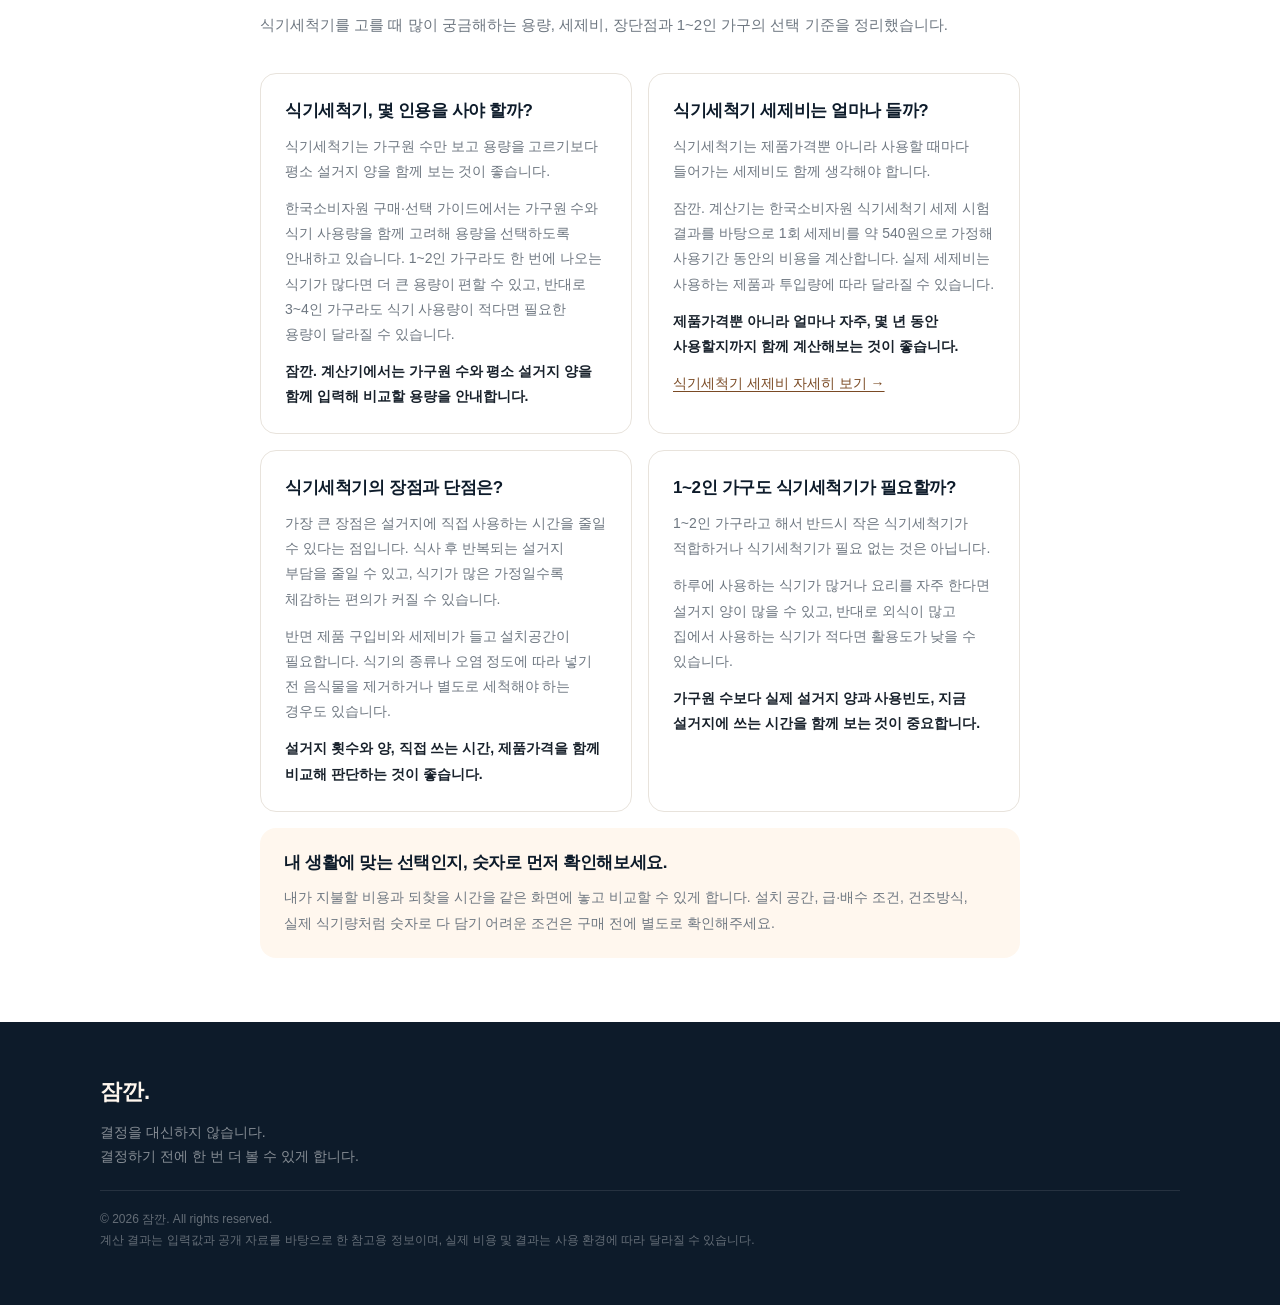
==== commit ca7b4e03: "content page added" ====
--- a/dishwasher/index.html
+++ b/dishwasher/index.html
@@ -280,7 +280,7 @@
             <p>식기세척기는 제품가격뿐 아니라 사용할 때마다 들어가는 세제비도 함께 생각해야 합니다.</p>
             <p>잠깐. 계산기는 한국소비자원 식기세척기 세제 시험 결과를 바탕으로 1회 세제비를 약 540원으로 가정해 사용기간 동안의 비용을 계산합니다. 실제 세제비는 사용하는 제품과 투입량에 따라 달라질 수 있습니다.</p>
             <p class="guide-takeaway"><strong>제품가격뿐 아니라 얼마나 자주, 몇 년 동안 사용할지까지 함께 계산해보는 것이 좋습니다.</strong></p>
-          </article>
+          <p><a class="source-link" href="./detergent-cost/">식기세척기 세제비 자세히 보기 →</a></p></article>
 
           <article class="guide-card guide-card-seo">
             <h3>식기세척기의 장점과 단점은?</h3>
